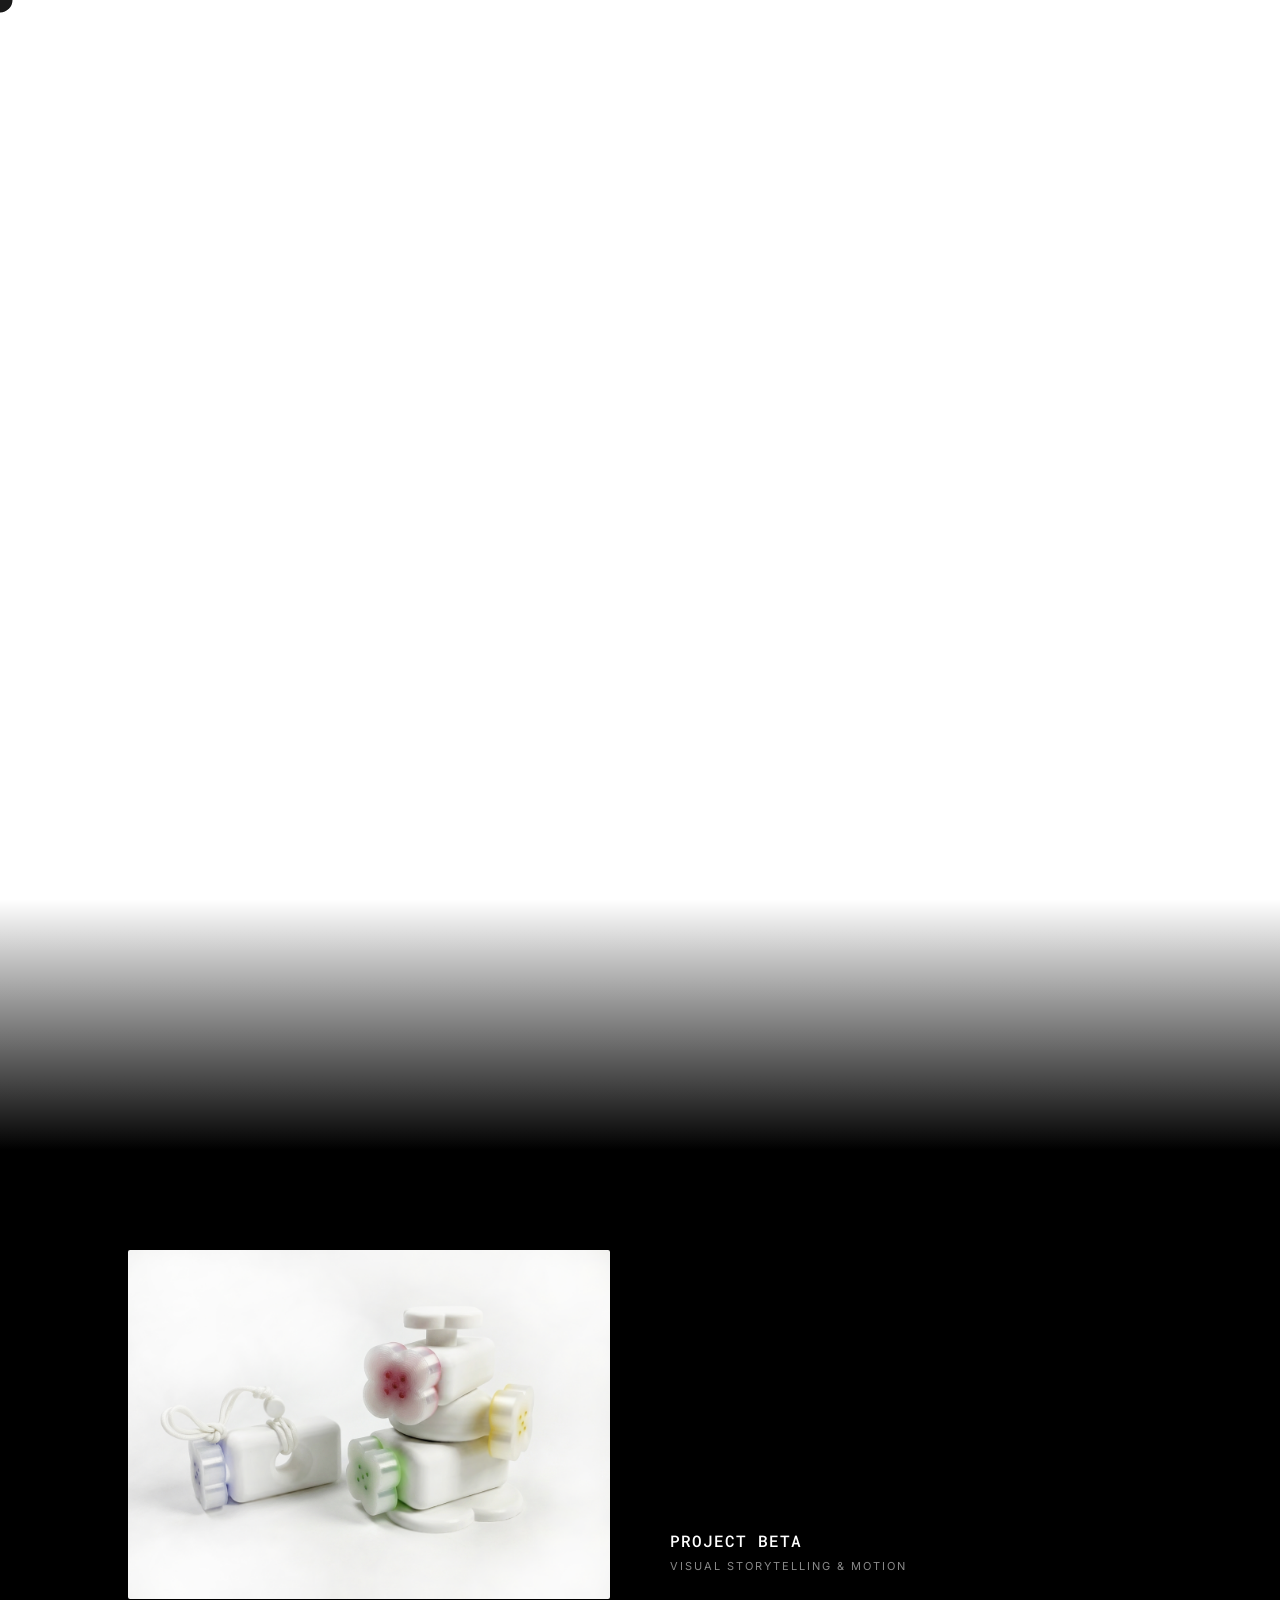
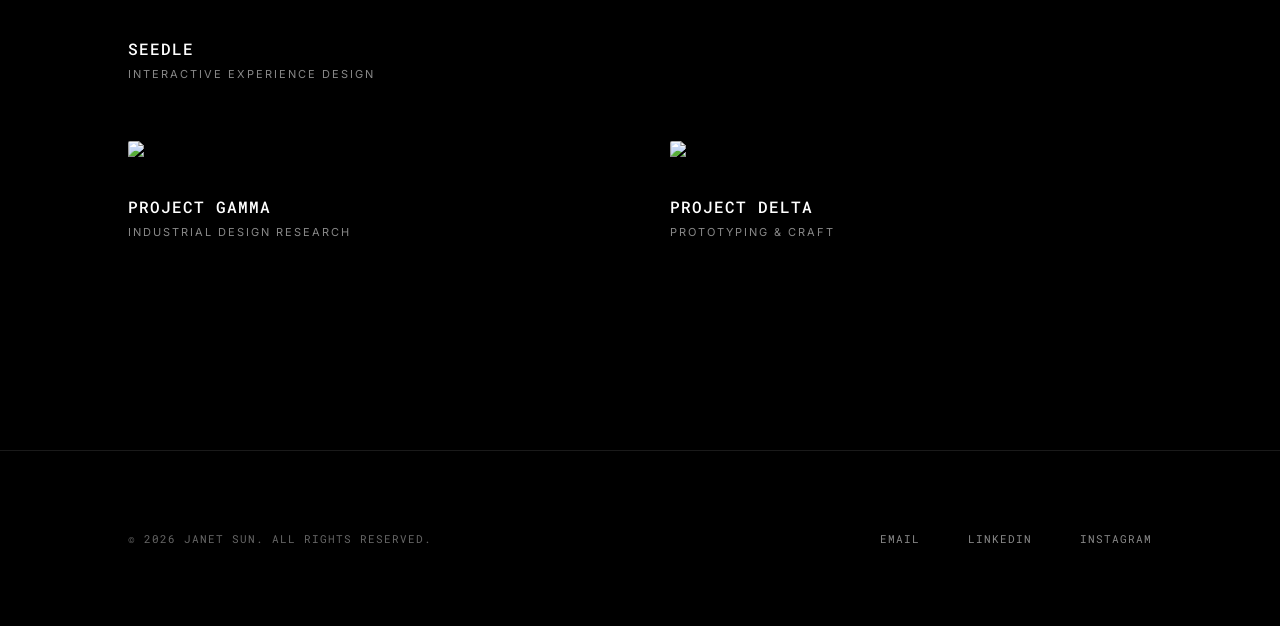
==== Index.html @ f375afb3 "1.2" ====
<!DOCTYPE html>
<html lang="en">
<head>
<meta charset="UTF-8" />
<meta name="viewport" content="width=device-width, initial-scale=1.0" />
<title>Vibe Board</title>

<link href="https://fonts.googleapis.com/css2?family=Inter:wght@400;500&family=Source+Serif+4:opsz@8..60&family=Roboto+Mono&display=swap" rel="stylesheet">
<link rel="stylesheet" href="styles.css">
</head>

<body>

<div class="nav">
  <div>Janet Sun</div>
  <div class="nav-right">
    <span>Work</span>
    <span>Playground</span>
    <span>About</span>
  </div>
</div>

<div class="board">
  <div class="cursor"></div>

  <p class="bg-paragraph">
    hi welcome to my portfolio site, i made this by hand from scratch! some fun facts about me: my passion consist from technology, design, and art. i love jazz, i speak 4 languages, i can multitask well. i remade by portfolio in a week just to apply to your company, give me a chance to show you my capabilities. my favourite number is 7 and you can hear my favourite song if you listen closely...
  </p>

  <div class="hero">
    <video autoplay muted playsinline class="hero-video">
      <source src="Comp 1.mp4" type="video/mp4">
    </video>
    <div class="hero-name">JANET SUN</div>
  </div>

  <div class="card orange">
    <div class="dots">
      <span></span><span></span><span></span><span></span>
    </div>
    <p>
      Janet is an interdisciplinary designer with a love for
      prototyping, storytelling, and visual craft.
    </p>
    <div class="line"></div>
  </div>

  <div class="card peach">
    She is studying <b>Industrial Design</b> at the<b> Rhode Island School of Design</b>,
    tinkering around, and probably drinking coffee.
  </div>

  <div class="card blue">
    ꩜
  </div>

  <div class="card green">
    孙敏捷
  </div>

  <div class="scroll-arrow">
    ↓
  </div>
</div>

<div class="transition-gradient"></div>

<div class="gallery-section">
  <div class="gallery-grid">
    <div class="gallery-item">
      <img src="photo/Gemini_Generated_Image_8rr1y48rr1y48rr1.png" alt="Seedle">
      <h3>Seedle</h3>
      <h5>Interactive Experience Design</h5>
    </div>
    <div class="gallery-item">
      <video autoplay muted loop playsinline class="gallery-video">
        <source src="photo/headphone/headphones.34.mp4" type="video/mp4">
      </video>
      <h3>Project Beta</h3>
      <h5>Visual Storytelling & Motion</h5>
    </div>
    <div class="gallery-item">
      <img src="https://picsum.photos/600/400?random=3" alt="Gallery 3">
      <h3>Project Gamma</h3>
      <h5>Industrial Design Research</h5>
    </div>
    <div class="gallery-item">
      <img src="https://picsum.photos/600/400?random=4" alt="Gallery 4">
      <h3>Project Delta</h3>
      <h5>Prototyping & Craft</h5>
    </div>
  </div>
</div>

<footer class="footer">
  <div class="footer-content">
    <div class="footer-left">
      <p>&copy; 2026 Janet Sun. All rights reserved.</p>
    </div>
    <div class="footer-right">
      <a href="mailto:hello@janetsun.com">Email</a>
      <a href="#">LinkedIn</a>
      <a href="#">Instagram</a>
    </div>
  </div>
</footer>

<script src="main.js"></script>
</body>
</html>
---- styles.css ----
:root {
  --bg: #ffffff;
  --orange: #ffffff;
  --peach: #ffffff;
  --blue: #cfe6f8;
  --green: #ffffff;
  --pink: #ffffff;
  --text-dark: #000000;
}

* {
  box-sizing: border-box;
}

html {
  scroll-behavior: smooth;
  cursor: none;
}

body {
  margin: 0;
  background: var(--bg);
  font-family: Inter, sans-serif;
  min-height: 100vh;
  overflow-x: hidden;
  overflow-y: auto;
  cursor: none;
  -webkit-user-select: none; /* Safari */
  -ms-user-select: none; /* IE 10+ and Edge */
  user-select: none; /* Standard syntax */
}

/* Top Nav */
.nav {
  position: fixed;
  top: 20px;
  left: 0;
  right: 0;
  z-index: 10000;
  padding: 0 24px 12px 24px;
  display: flex;
  justify-content: space-between;
  font-size: 12px;
  letter-spacing: 0.08em;
  text-transform: uppercase;
  border-bottom: 1px solid rgba(255, 255, 255, 1);
  color: #fff;
  mix-blend-mode: difference;
  opacity: 0;
  transition: opacity 1s ease;
}

.nav-right span {
  margin-left: 24px;
}

/* Board */
.board {
  position: relative;
  width: 100%;
  height: 100vh;
}

.bg-paragraph {
  position: absolute;
  top: 65px;
  left: 24px;
  font-size: 25px;
  color: #eeeeee; /* Lighter Grey */
  width: 36vw;
  line-height: 1.4;
  z-index: 5;
  pointer-events: none;
  font-family: 'Roboto Mono', monospace;
  margin: 0;
  white-space: pre-wrap;
  word-spacing: 2px;
  transition: color 0.5s ease, filter 0.5s ease-out;
  filter: blur(8px);
}

.bg-paragraph.dark-mode {
  color: #000000ac;
  filter: blur(0);
}

/* Hero Section */
.hero {
  position: absolute;
  top: calc(50% - 15px);
  left: 50%;
  transform: translate(-50%, -50%);
  text-align: center;
  z-index: 0;
  pointer-events: none;
}

.hero-video {
  width: 45vw;
  max-width: 650px;
  height: auto;
  display: block;
  margin: 0 auto;
  mix-blend-mode: multiply;
  opacity: 0.98;
  filter: blur(0.5px);
}

.hero-name {
  font-size: 19px;
  font-weight: bold;
  text-transform: uppercase;
  letter-spacing: -0.07em;
  color: #000;
  text-align: right;
  margin-top: -150px;
  margin-right: 80px;
  position: relative;
  z-index: 500;
  opacity: 0;
  transition: opacity 1s ease;
  filter: blur(0.4px);
  text-shadow: #0000000f 1px 1px 2px;
}

/* Custom cursor */
.cursor {
  position: fixed;
  width: 25px;
  height: 25px;
  background: rgba(255, 255, 255, 0.1);
  backdrop-filter: invert(1);
  -webkit-backdrop-filter: invert(1);
  border-radius: 50%;
  pointer-events: none;
  z-index: 10001;
  transform: translate(-50%, -50%);
  transition: transform 0.05s linear, width 0.2s ease, height 0.2s ease;
}

.cursor.grow {
  width: 65px;
  height: 65px;
}

/* Cards */
.card {
  position: absolute;
  padding: 22px 24px;
  transform-origin: center;
  /* animation will be triggered by JS after video ends */
  opacity: 0; 
  border-radius: 20px;
  backdrop-filter: blur(20px) brightness(1.1) saturate(2.1);
  -webkit-backdrop-filter: blur(10px) brightness(1.1) saturate(1.1);
  border: 1px solid rgba(255, 255, 255, 0.6);
  z-index: 10;
  color: #000;
  font-family: 'Roboto Mono', monospace;
  background: rgba(255, 255, 255, 0.01);
  box-shadow: 
    0 8px 32px 0 rgba(0, 0, 0, 0.1),
    inset 0 0 0 1px rgba(255, 255, 255, 0.4);
  transition: margin-top 0.5s ease, box-shadow 0.5s ease;
}

.card:hover {
  margin-top: -2px;
  box-shadow: 
    0 12px 40px 0 rgba(0, 0, 0, 0.15),
    inset 0 0 0 1px rgba(255, 255, 255, 0.3);
}

.card.animate-in {
  animation: floatIn 1.5s cubic-bezier(0.23, 1, 0.32, 1) forwards;
}

.card.orange {
  width: 320px;
}

.card.peach {
  width: 300px;
  font-size: 14px;
}

.card.blue {
  width: 90px;
  height: 90px;
  display: flex;
  align-items: center;
  justify-content: center;
  font-size: 20px;
}

.card.green {
  padding: 10px 14px;
  font-size: 22px;
  letter-spacing: 0.15em;
}

/* Card placement */
.card.orange {
  top: 38%;
  left: 34%;
  transform: rotate(-3deg);
}

.card.peach {
  top: 48%;
  left: 52%;
  transform: rotate(2deg);
}

.card.blue {
  top: 60%;
  left: 33%;
  transform: rotate(-8deg);
}

.card.green {
  top: 43%;
  left: 62%;
  transform: rotate(6deg);
}

/* Orange card details */
.orange .line {
  border-bottom: 1px solid rgba(0, 0, 0, 0.2);
  margin: 12px 0;
}

.orange .dots {
  display: flex;
  gap: 10px;
  margin-bottom: 10px;
}

.orange .dots span {
  width: 8px;
  height: 8px;
  background: rgba(0, 0, 0, 0.5);
  display: block;
}

/* Scroll Arrow */
.scroll-arrow {
  position: absolute;
  bottom: 30px;
  left: 50%;
  transform: translateX(-50%);
  font-size: 24px;
  color: #ccc;
  animation: bounce 2s infinite;
  opacity: 0;
  transition: opacity 1s ease;
}

.card.animate-in ~ .scroll-arrow {
  opacity: 1;
}

@keyframes bounce {
  0%, 20%, 50%, 80%, 100% { transform: translate(-50%, 0); }
  40% { transform: translate(-50%, -10px); }
  60% { transform: translate(-50%, -5px); }
}

/* Transition */
.transition-gradient {
  height: 250px;
  background: linear-gradient(
    to bottom,
    #ffffff 0%,
    rgba(255, 255, 255, 0) 100%
  ), #000000;
  width: 100%;
}

/* Gallery Section */
.gallery-section {
  padding: 100px 10%;
  background: #000;
  min-height: 100vh;
}

.gallery-grid {
  display: grid;
  grid-template-columns: repeat(auto-fit, minmax(400px, 1fr));
  gap: 60px;
}

.gallery-item {
  text-align: left;
  transition: transform 0.4s ease;
}

.gallery-item:hover {
  transform: translateY(-5px);
}

.gallery-item img,
.gallery-item video {
  width: 100%;
  height: auto;
  border-radius: 2px;
  margin-bottom: 25px;
  transition: transform 0.6s cubic-bezier(0.25, 1, 0.5, 1), filter 0.6s ease;
}

.gallery-video {
  filter: brightness(1.2);
}

.gallery-item h3 {
  font-family: 'Roboto Mono', monospace;
  font-size: 16px;
  font-weight: 500;
  margin: 10px 0 8px 0;
  text-transform: uppercase;
  color: #fff;
  letter-spacing: 1px;
}

.gallery-item h5 {
  font-family: 'Inter', sans-serif;
  font-size: 11px;
  margin: 0;
  color: #888;
  letter-spacing: 2px;
  text-transform: uppercase;
  font-weight: 400;
}

/* Footer Section */
.footer {
  background: #000;
  color: #fff;
  padding: 80px 10%;
  border-top: 1px solid rgba(255, 255, 255, 0.1);
}

.footer-content {
  display: flex;
  justify-content: space-between;
  align-items: center;
  font-family: 'Roboto Mono', monospace;
  font-size: 11px;
  letter-spacing: 1px;
  text-transform: uppercase;
}

.footer-left p {
  margin: 0;
  color: #666;
}

.footer-right a {
  color: #fff;
  text-decoration: none;
  margin-left: 40px;
  color: #888;
  transition: color 0.3s ease;
}

.footer-right a:hover {
  color: #fff;
}

/* Animation */
@keyframes floatIn {
  from {
    opacity: 0;
    translate: 0 20px;
    filter: blur(8px);
  }
  to {
    opacity: 1;
    translate: 0 0;
    filter: blur(0);
  }
}
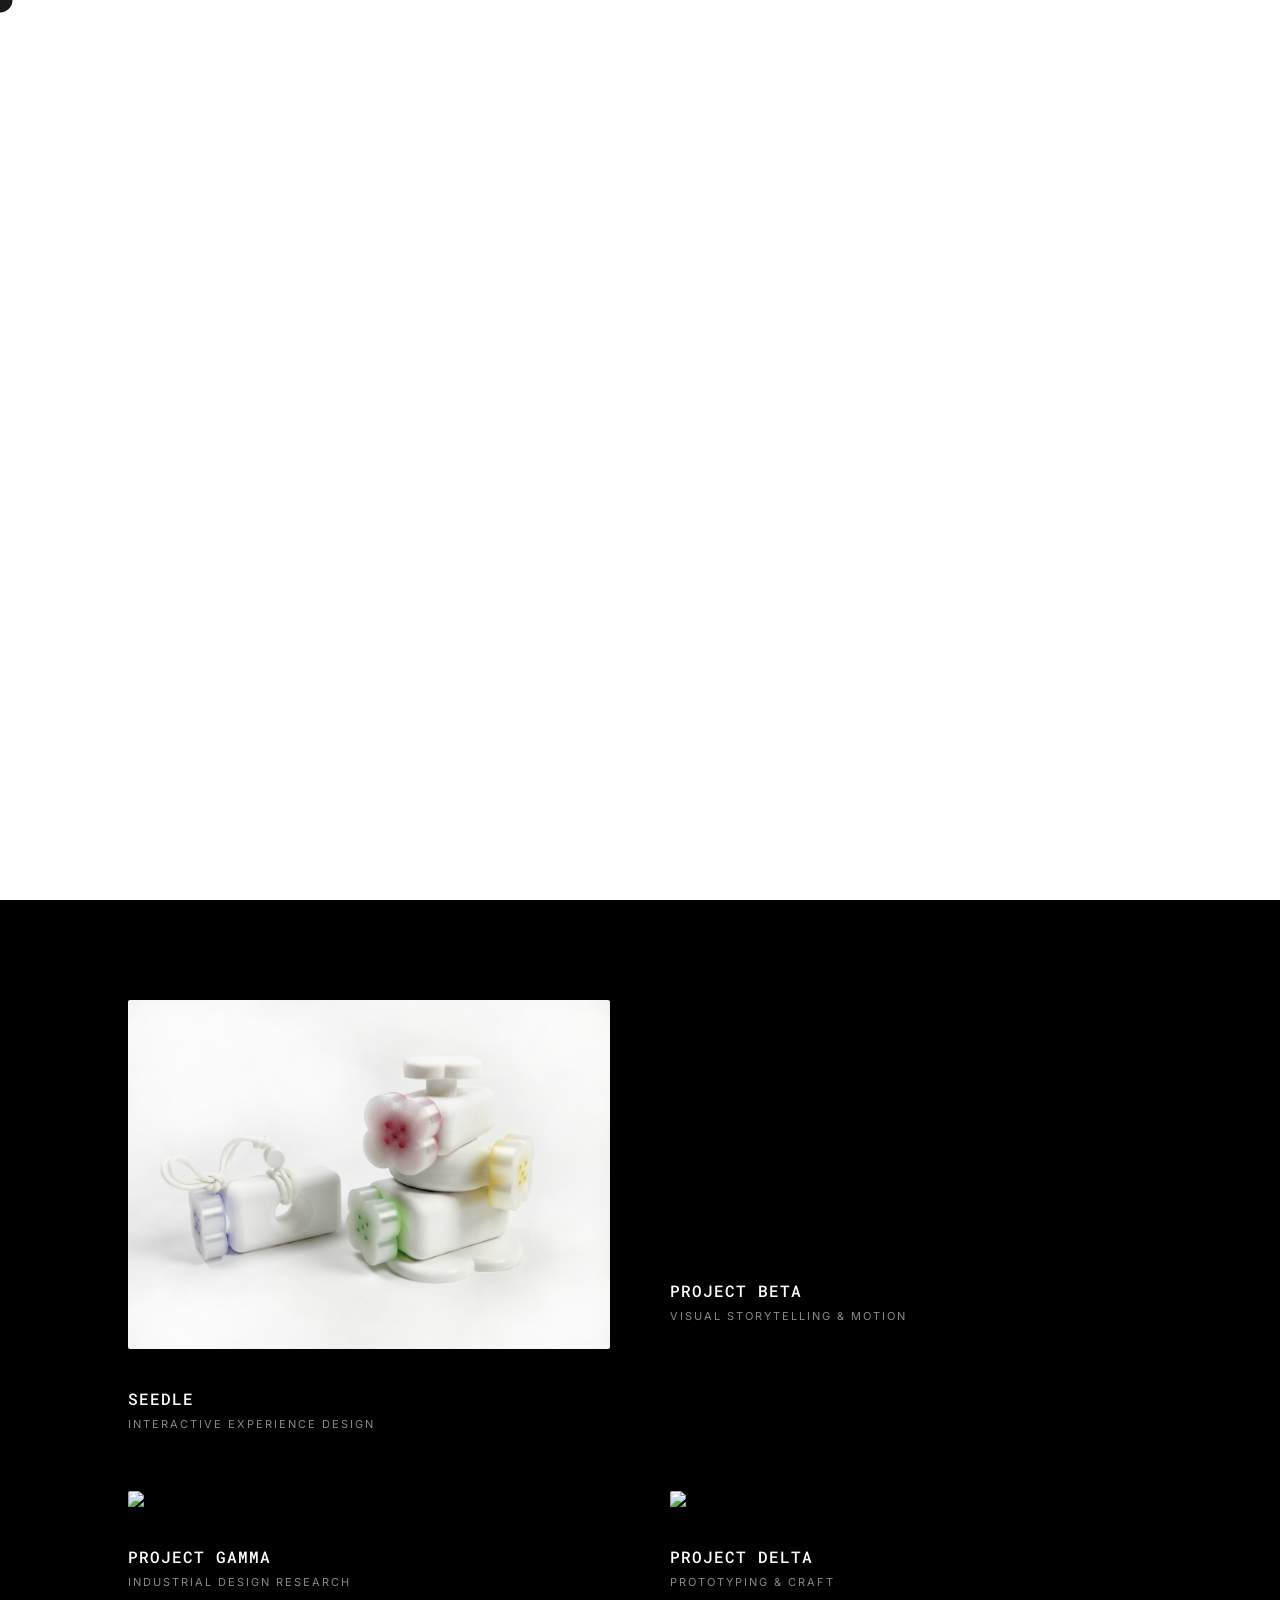
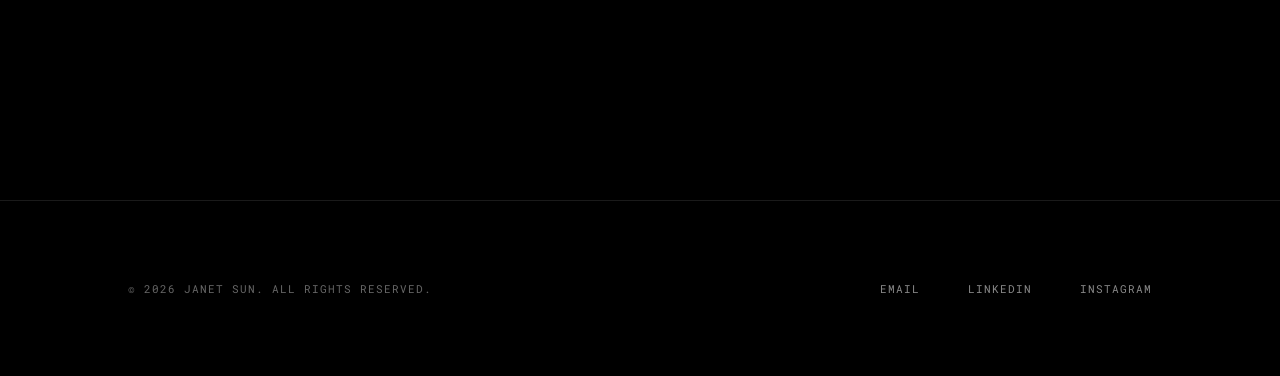
==== commit d1abf824: "3" ====
--- a/Index.html
+++ b/Index.html
@@ -61,9 +61,8 @@
   <div class="scroll-arrow">
     ↓
   </div>
+  <div class="white-page-line"></div>
 </div>
-
-<div class="transition-gradient"></div>
 
 <div class="gallery-section">
   <div class="gallery-grid">
--- a/styles.css
+++ b/styles.css
@@ -246,17 +246,28 @@
 /* Scroll Arrow */
 .scroll-arrow {
   position: absolute;
-  bottom: 30px;
+  bottom: 5px;
   left: 50%;
   transform: translateX(-50%);
   font-size: 24px;
-  color: #ccc;
+  color: #000;
   animation: bounce 2s infinite;
   opacity: 0;
   transition: opacity 1s ease;
 }
 
-.card.animate-in ~ .scroll-arrow {
+.white-page-line {
+  position: absolute;
+  bottom: 50px;
+  left: 0;
+  right: 0;
+  border-bottom: 1px solid #000;
+  opacity: 0;
+  transition: opacity 1s ease;
+}
+
+.card.animate-in ~ .scroll-arrow,
+.card.animate-in ~ .white-page-line {
   opacity: 1;
 }
 
@@ -264,17 +275,6 @@
   0%, 20%, 50%, 80%, 100% { transform: translate(-50%, 0); }
   40% { transform: translate(-50%, -10px); }
   60% { transform: translate(-50%, -5px); }
-}
-
-/* Transition */
-.transition-gradient {
-  height: 250px;
-  background: linear-gradient(
-    to bottom,
-    #ffffff 0%,
-    rgba(255, 255, 255, 0) 100%
-  ), #000000;
-  width: 100%;
 }
 
 /* Gallery Section */
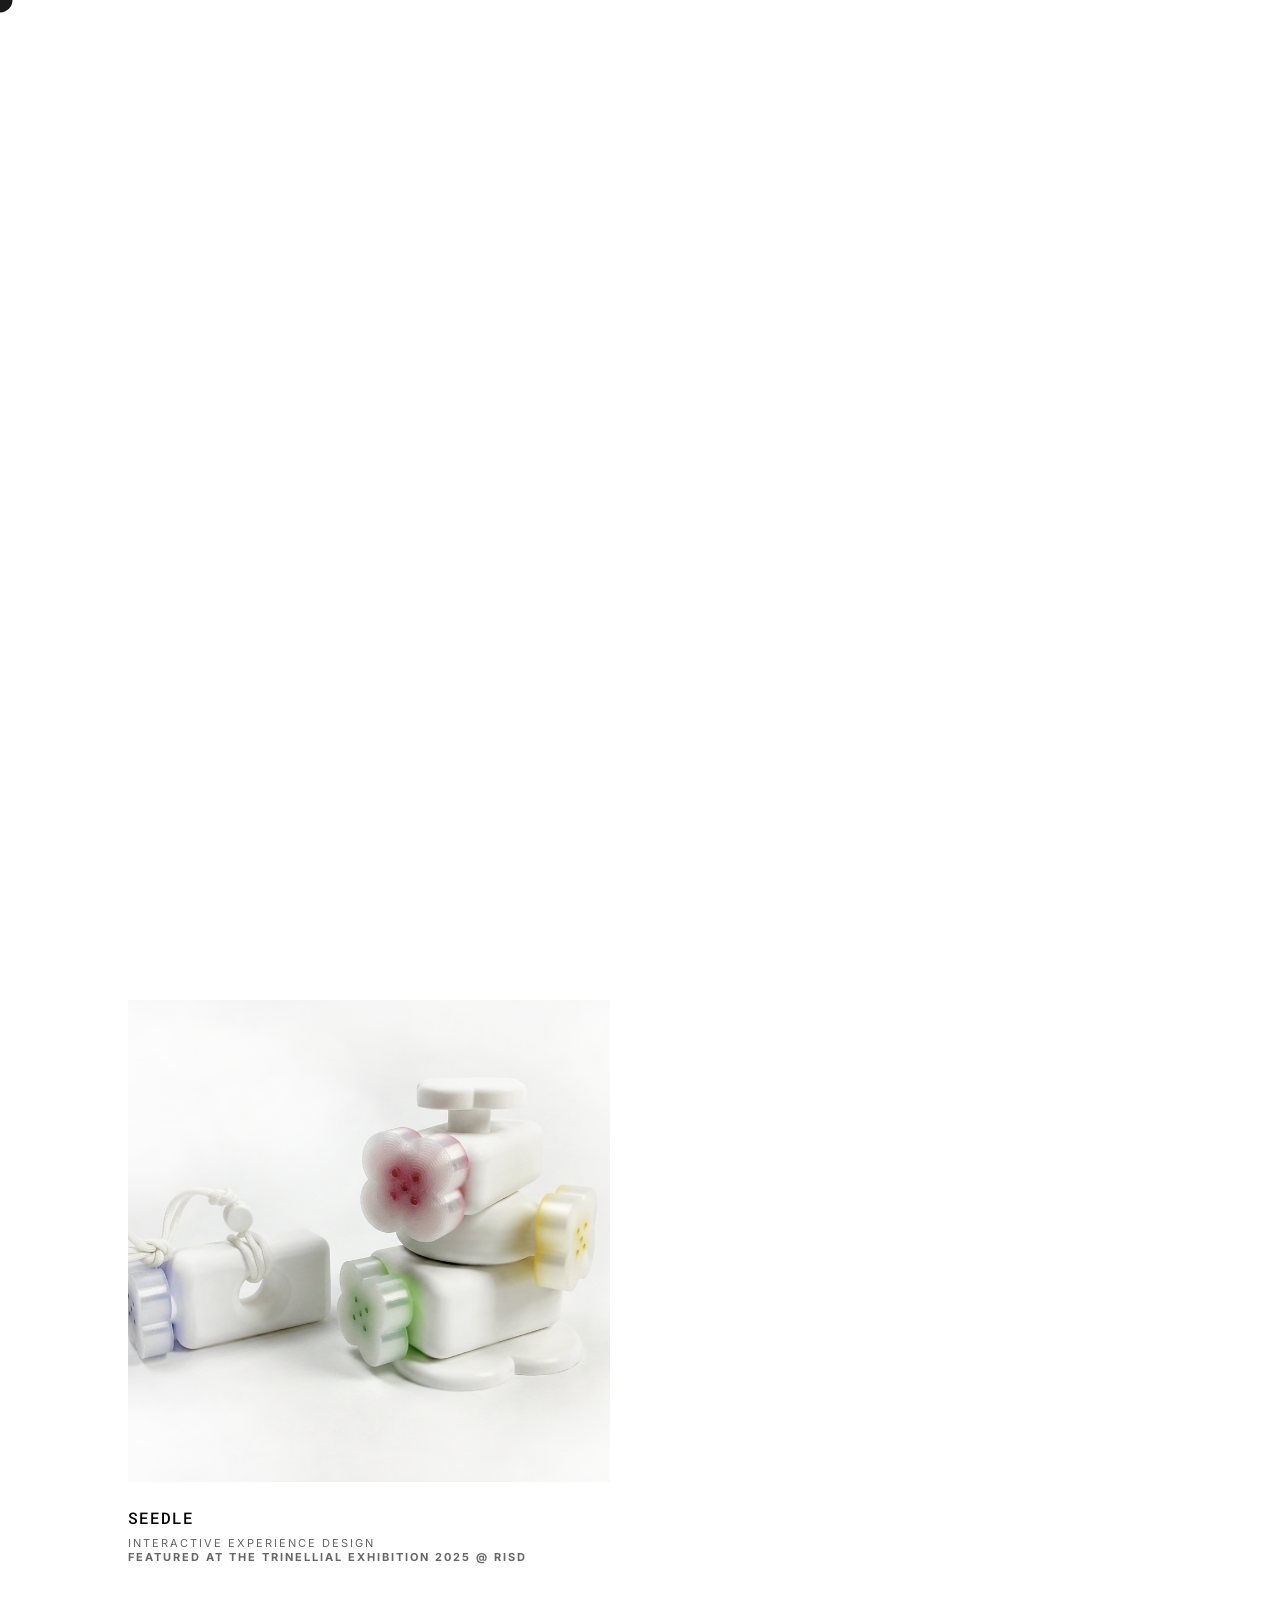
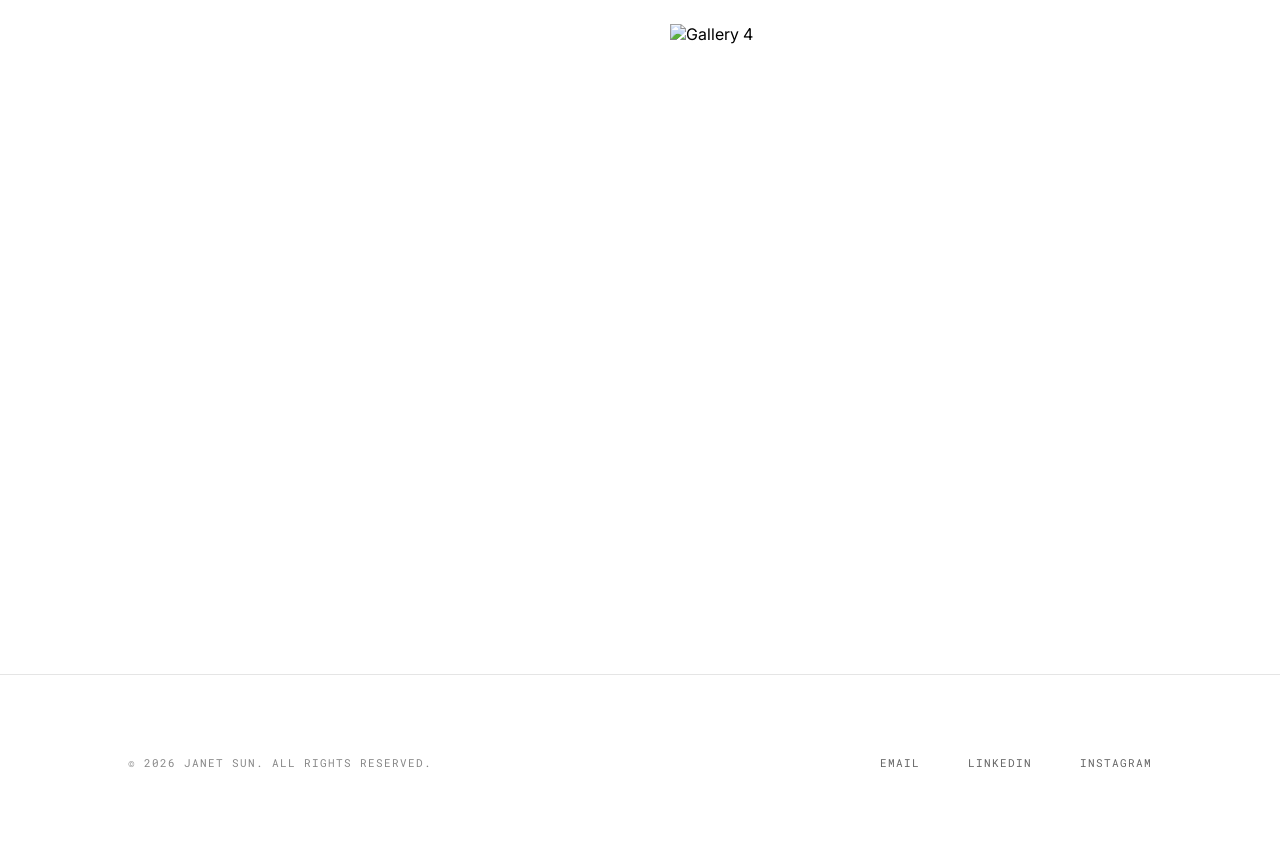
==== commit 1cee8d96: "888" ====
--- a/Index.html
+++ b/Index.html
@@ -12,9 +12,9 @@
 <body>
 
 <div class="nav">
-  <div>Janet Sun</div>
+  <div onclick="window.location.href='Index.html'" style="cursor: pointer;">Janet Sun</div>
   <div class="nav-right">
-    <span>Work</span>
+    <span onclick="window.location.href='#work'" style="cursor: pointer;">Work</span>
     <span>Playground</span>
     <span>About</span>
   </div>
@@ -64,24 +64,31 @@
   <div class="white-page-line"></div>
 </div>
 
-<div class="gallery-section">
+<div class="gallery-section" id="work">
   <div class="gallery-grid">
-    <div class="gallery-item">
-      <img src="photo/Gemini_Generated_Image_8rr1y48rr1y48rr1.png" alt="Seedle">
-      <h3>Seedle</h3>
-      <h5>Interactive Experience Design</h5>
-    </div>
+    <a href="seedle.html" class="gallery-item-link">
+      <div class="gallery-item">
+        <img src="photo/Gemini_Generated_Image_8rr1y48rr1y48rr1.png" alt="Seedle">
+        <h3>Seedle</h3>
+        <h5>Interactive Experience Design</h5>
+        <h5><b>Featured at The Trinellial Exhibition 2025 @ RISD</b></h5>
+      </div>
+    </a>
     <div class="gallery-item">
       <video autoplay muted loop playsinline class="gallery-video">
         <source src="photo/headphone/headphones.34.mp4" type="video/mp4">
+        Your browser does not support the video tag.
       </video>
       <h3>Project Beta</h3>
       <h5>Visual Storytelling & Motion</h5>
     </div>
     <div class="gallery-item">
-      <img src="https://picsum.photos/600/400?random=3" alt="Gallery 3">
+      <video autoplay muted loop playsinline class="gallery-video">
+        <source src="photo/Recording 2025-10-29 160808.mp4" type="video/mp4">
+        Your browser does not support the video tag.
+      </video>
       <h3>Project Gamma</h3>
-      <h5>Industrial Design Research</h5>
+      <h5>Process Documentation</h5>
     </div>
     <div class="gallery-item">
       <img src="https://picsum.photos/600/400?random=4" alt="Gallery 4">
--- a/styles.css
+++ b/styles.css
@@ -280,7 +280,7 @@
 /* Gallery Section */
 .gallery-section {
   padding: 100px 10%;
-  background: #000;
+  background: #fff;
   min-height: 100vh;
 }
 
@@ -290,9 +290,16 @@
   gap: 60px;
 }
 
+.gallery-item-link {
+  text-decoration: none;
+  cursor: none;
+}
+
 .gallery-item {
   text-align: left;
   transition: transform 0.4s ease;
+  background: #fff; /* Match page background */
+  overflow: hidden; /* Ensure scale doesn't bleed out */
 }
 
 .gallery-item:hover {
@@ -302,14 +309,24 @@
 .gallery-item img,
 .gallery-item video {
   width: 100%;
-  height: auto;
-  border-radius: 2px;
+  height: 100%; /* Ensure it fills the aspect-ratio container */
+  aspect-ratio: 1 / 1;
+  object-fit: cover;
+  border-radius: 0; /* Removed radius to prevent edge artifacts */
   margin-bottom: 25px;
   transition: transform 0.6s cubic-bezier(0.25, 1, 0.5, 1), filter 0.6s ease;
+  border: none;
+  outline: none;
+  display: block;
+  background-color: #fff; /* Match page background */
 }
 
 .gallery-video {
-  filter: brightness(1.2);
+  object-fit: cover;
+  transform: scale(1.25); /* Aggressive zoom to crop out thick baked-in black bars */
+  transform-origin: center;
+  border: none !important;
+  outline: none !important;
 }
 
 .gallery-item h3 {
@@ -318,7 +335,7 @@
   font-weight: 500;
   margin: 10px 0 8px 0;
   text-transform: uppercase;
-  color: #fff;
+  color: #000;
   letter-spacing: 1px;
 }
 
@@ -326,7 +343,7 @@
   font-family: 'Inter', sans-serif;
   font-size: 11px;
   margin: 0;
-  color: #888;
+  color: #666;
   letter-spacing: 2px;
   text-transform: uppercase;
   font-weight: 400;
@@ -334,10 +351,10 @@
 
 /* Footer Section */
 .footer {
-  background: #000;
-  color: #fff;
+  background: #fff;
+  color: #000;
   padding: 80px 10%;
-  border-top: 1px solid rgba(255, 255, 255, 0.1);
+  border-top: 1px solid rgba(0, 0, 0, 0.1);
 }
 
 .footer-content {
@@ -352,19 +369,19 @@
 
 .footer-left p {
   margin: 0;
-  color: #666;
+  color: #888;
 }
 
 .footer-right a {
-  color: #fff;
+  color: #000;
   text-decoration: none;
   margin-left: 40px;
-  color: #888;
+  color: #666;
   transition: color 0.3s ease;
 }
 
 .footer-right a:hover {
-  color: #fff;
+  color: #000;
 }
 
 /* Animation */
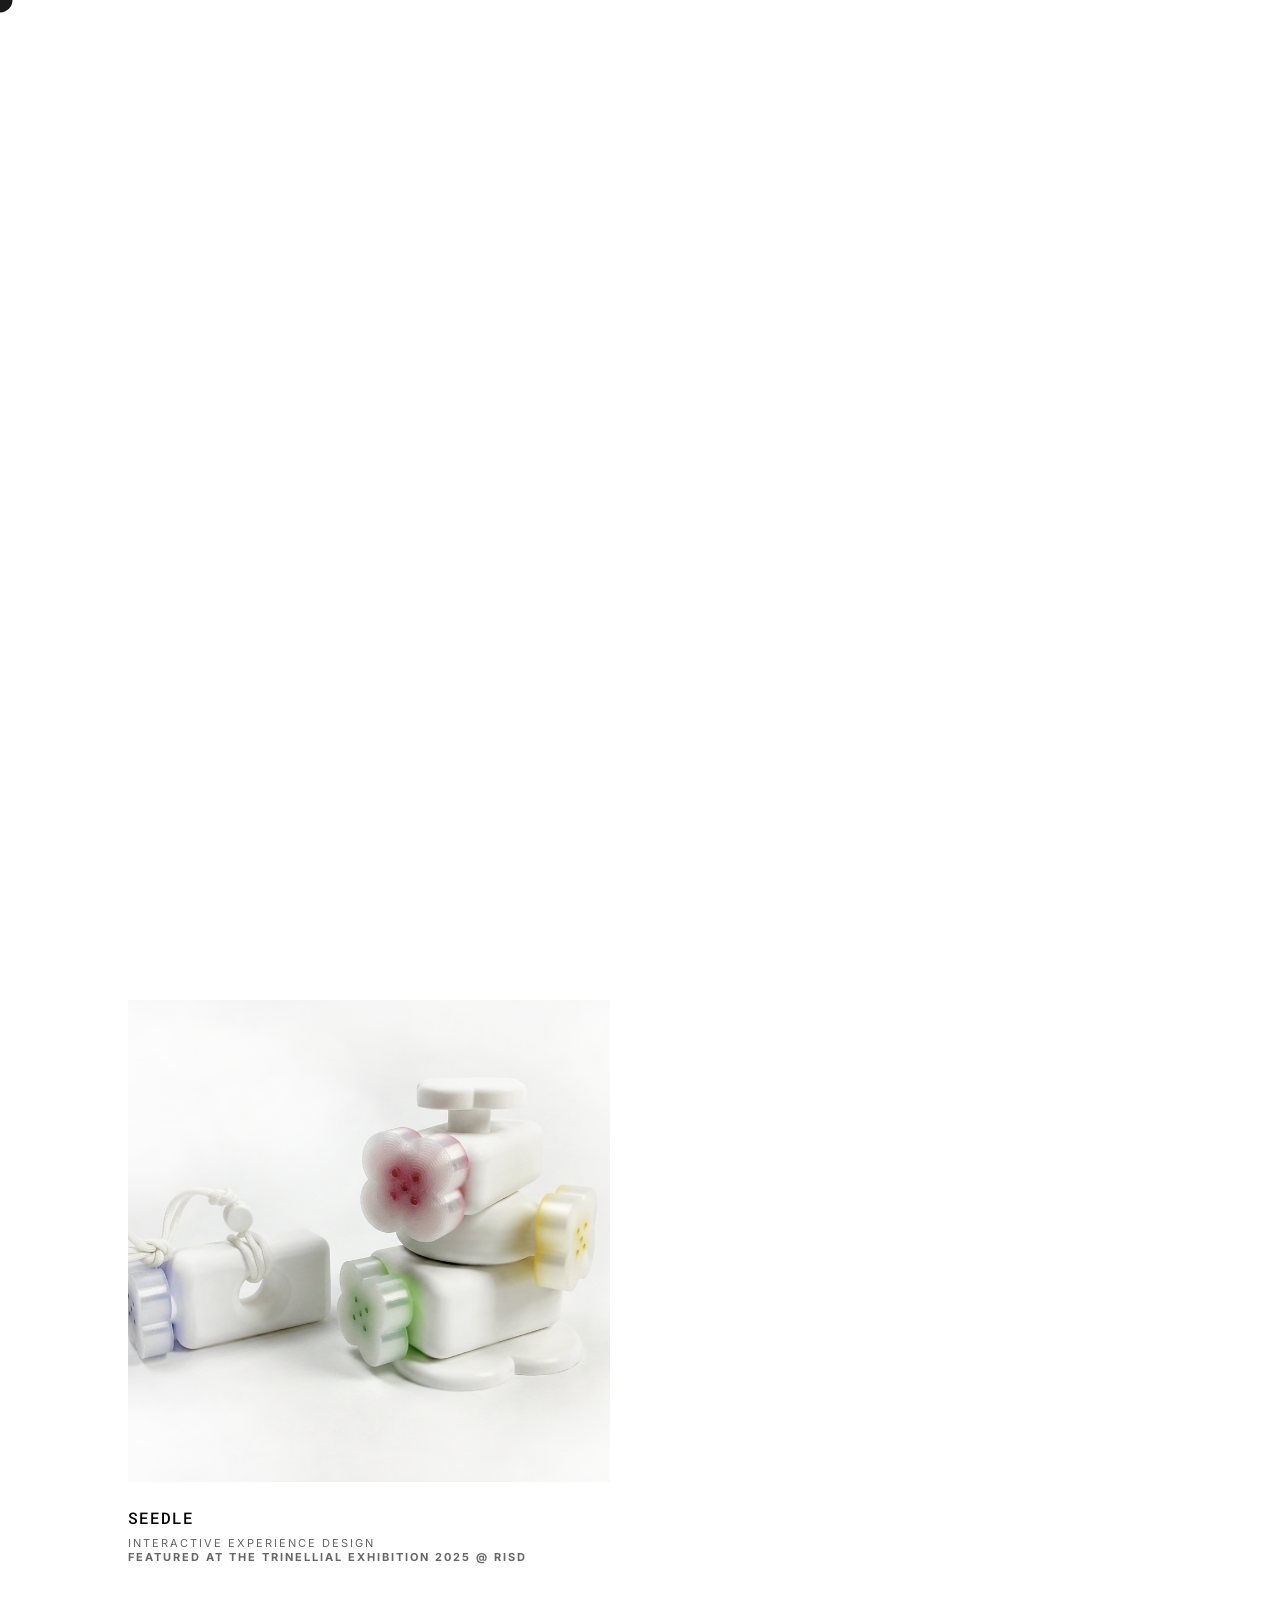
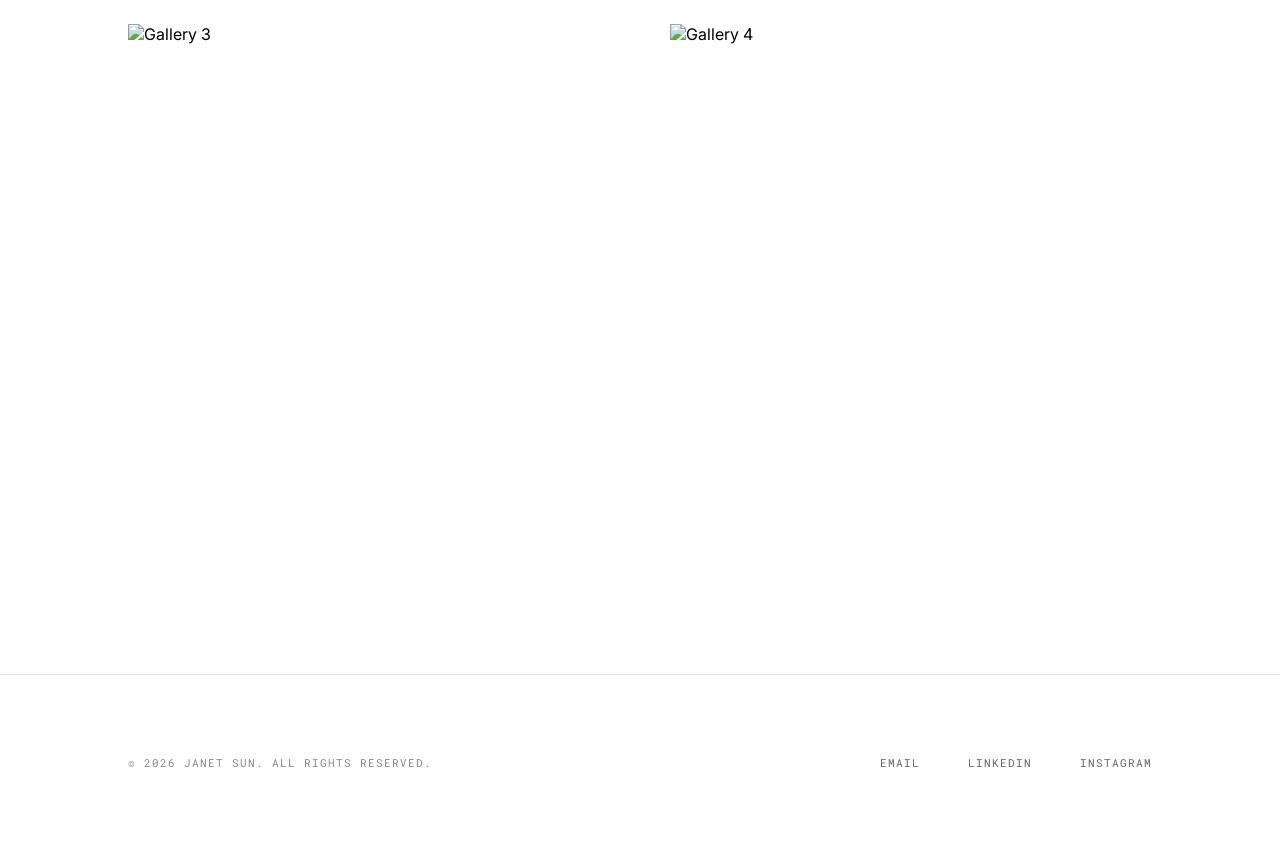
==== commit b22ca2a0: "Update Index.html" ====
--- a/Index.html
+++ b/Index.html
@@ -83,12 +83,9 @@
       <h5>Visual Storytelling & Motion</h5>
     </div>
     <div class="gallery-item">
-      <video autoplay muted loop playsinline class="gallery-video">
-        <source src="photo/Recording 2025-10-29 160808.mp4" type="video/mp4">
-        Your browser does not support the video tag.
-      </video>
+      <img src="https://picsum.photos/600/400?random=3" alt="Gallery 3">
       <h3>Project Gamma</h3>
-      <h5>Process Documentation</h5>
+      <h5>Industrial Design Research</h5>
     </div>
     <div class="gallery-item">
       <img src="https://picsum.photos/600/400?random=4" alt="Gallery 4">
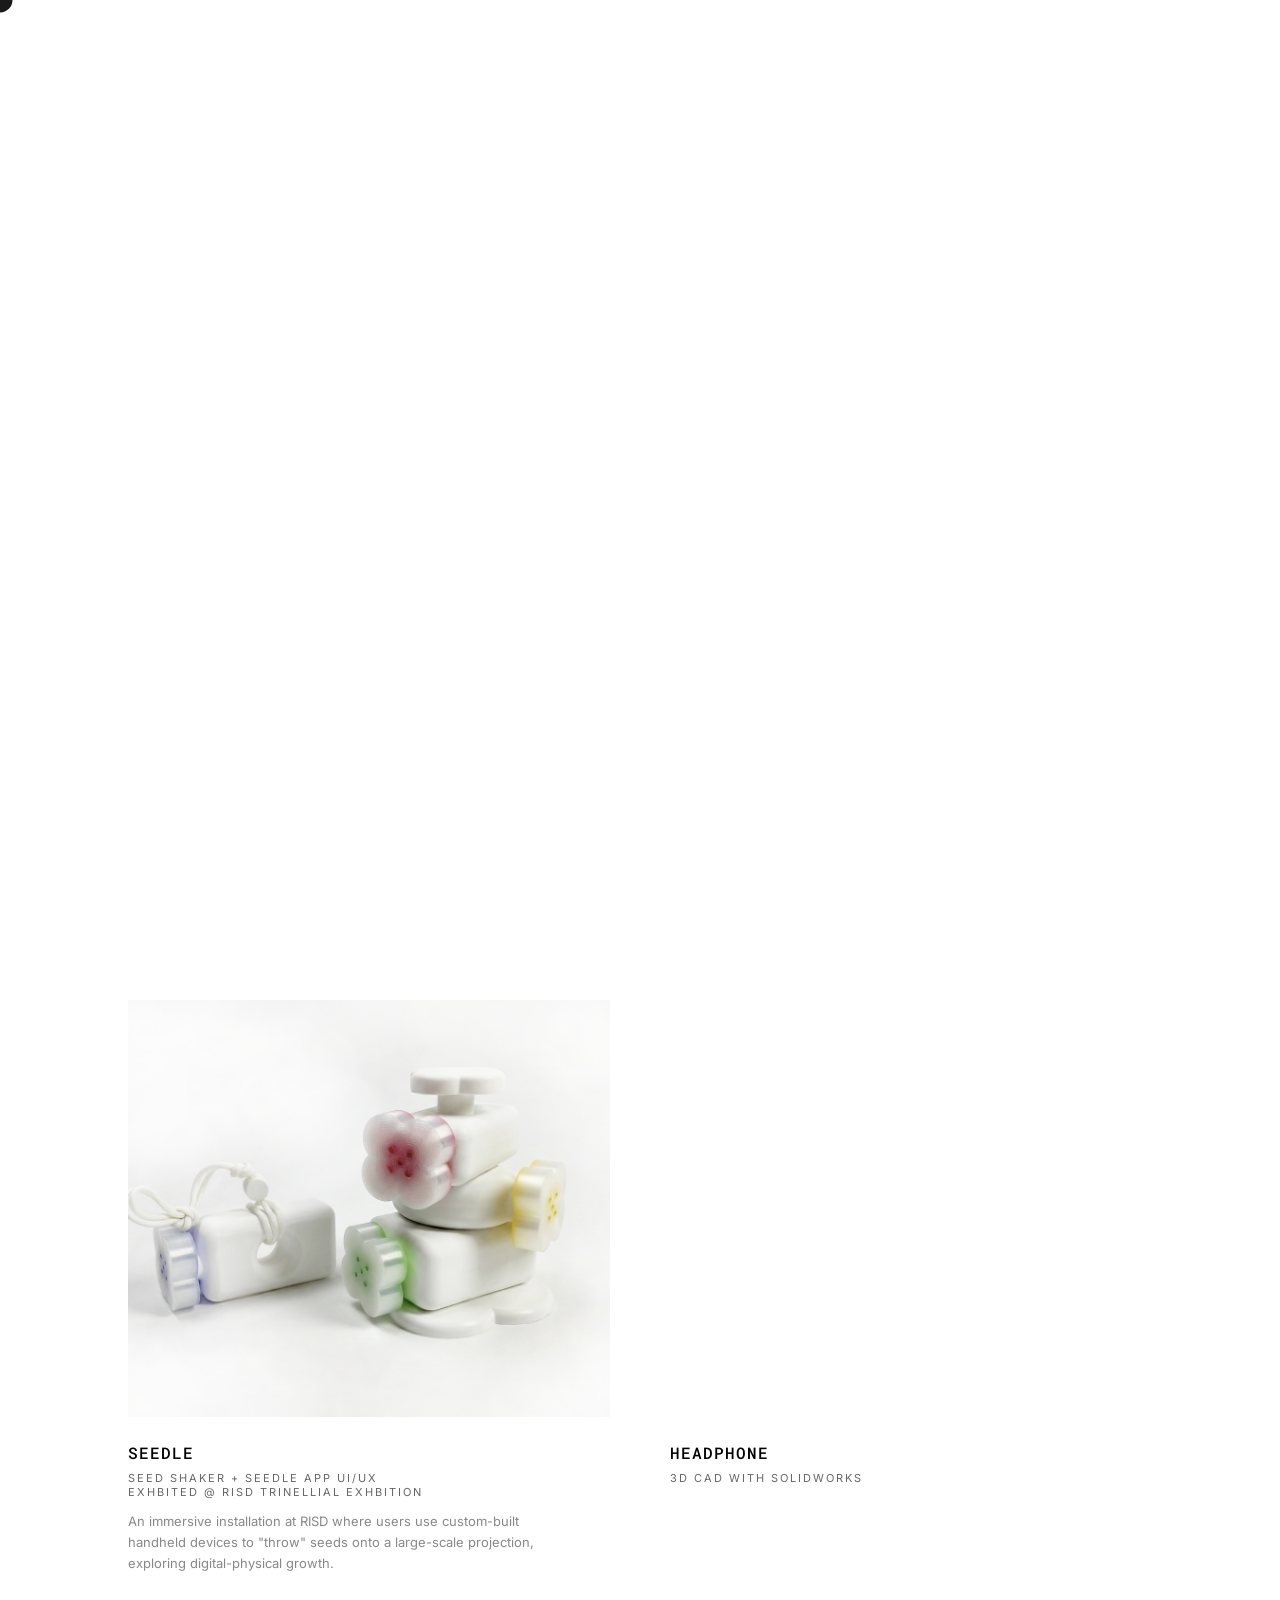
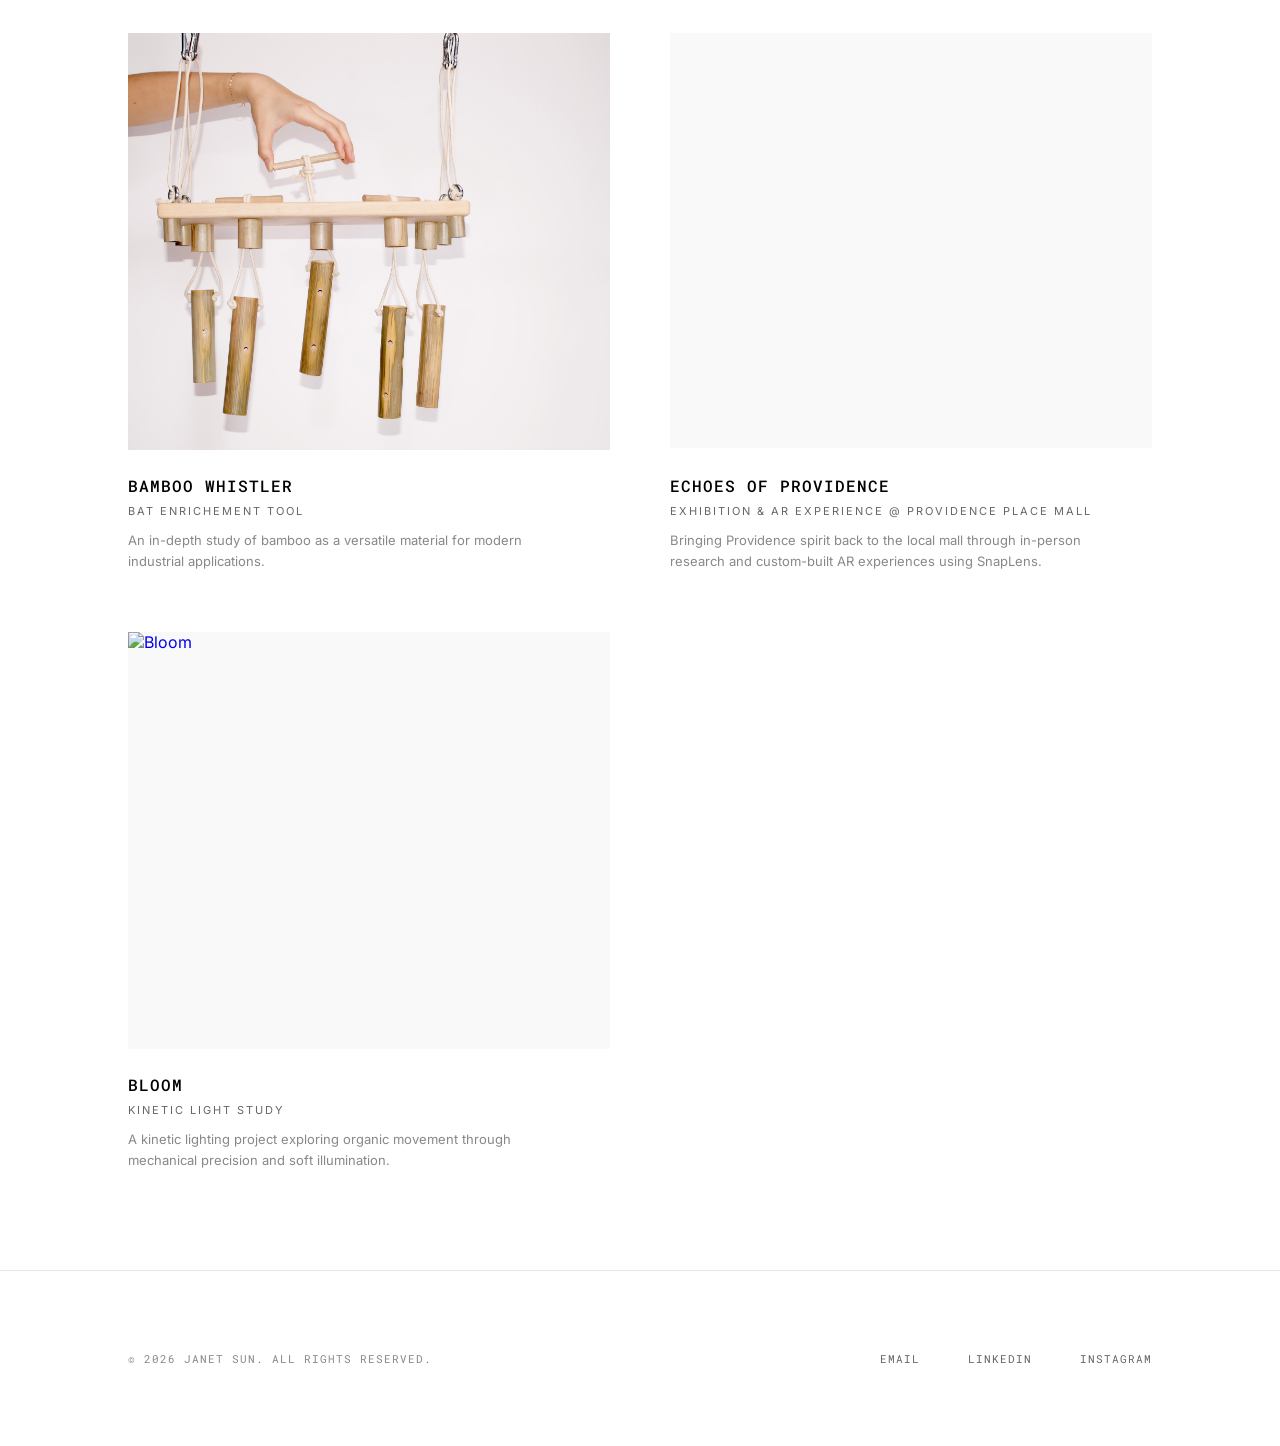
==== commit a44679bf: "commit" ====
--- a/Index.html
+++ b/Index.html
@@ -23,9 +23,7 @@
 <div class="board">
   <div class="cursor"></div>
 
-  <p class="bg-paragraph">
-    hi welcome to my portfolio site, i made this by hand from scratch! some fun facts about me: my passion consist from technology, design, and art. i love jazz, i speak 4 languages, i can multitask well. i remade by portfolio in a week just to apply to your company, give me a chance to show you my capabilities. my favourite number is 7 and you can hear my favourite song if you listen closely...
-  </p>
+  <p class="bg-paragraph"> Balb balhab kahb lahabkajbsjkasjaksajskajsasj  </p>
 
   <div class="hero">
     <video autoplay muted playsinline class="hero-video">
@@ -70,28 +68,56 @@
       <div class="gallery-item">
         <img src="photo/Gemini_Generated_Image_8rr1y48rr1y48rr1.png" alt="Seedle">
         <h3>Seedle</h3>
-        <h5>Interactive Experience Design</h5>
-        <h5><b>Featured at The Trinellial Exhibition 2025 @ RISD</b></h5>
+        <h5>Seed Shaker + Seedle App ui/ux</h5>
+        <h5>Exhbited @ RISD Trinellial Exhbition</h5>
+        <p>An immersive installation at RISD where users use custom-built handheld devices to "throw" seeds onto a large-scale projection, exploring digital-physical growth.</p>
       </div>
     </a>
-    <div class="gallery-item">
-      <video autoplay muted loop playsinline class="gallery-video">
-        <source src="photo/headphone/headphones.34.mp4" type="video/mp4">
-        Your browser does not support the video tag.
-      </video>
-      <h3>Project Beta</h3>
-      <h5>Visual Storytelling & Motion</h5>
-    </div>
-    <div class="gallery-item">
-      <img src="https://picsum.photos/600/400?random=3" alt="Gallery 3">
-      <h3>Project Gamma</h3>
-      <h5>Industrial Design Research</h5>
-    </div>
-    <div class="gallery-item">
-      <img src="https://picsum.photos/600/400?random=4" alt="Gallery 4">
-      <h3>Project Delta</h3>
-      <h5>Prototyping & Craft</h5>
-    </div>
+
+    <a href="headphone.html" class="gallery-item-link">
+      <div class="gallery-item">
+        <video autoplay muted loop playsinline class="gallery-video" style="filter: brightness(1.2);">
+          <source src="photo/headphone/Sequence 01.mp4" type="video/mp4">
+          Your browser does not support the video tag.
+        </video>
+        <h3>Headphone</h3>
+        <h5>3D cad with SolidWorks </h5>
+      </div>
+    </a>
+
+    <a href="bamboo.html" class="gallery-item-link">
+      <div class="gallery-item">
+        <img src="photo/bamboo/BAMBOO1.png" alt="Bamboo Project">
+        <h3>Bamboo Whistler</h3>
+        <h5>Bat Enrichement Tool </h5>
+        <p>An in-depth study of bamboo as a versatile material for modern industrial applications.</p>
+      </div>
+    </a>
+
+    <a href="mall.html" class="gallery-item-link">
+      <div class="gallery-item">
+        <video autoplay muted loop playsinline class="gallery-video" style="object-position: center 50%;">
+          <source src="photo/Mall pVD/IMG_2078.mp4" type="video/mp4">
+          Your browser does not support the video tag.
+        </video>
+        <h3>Echoes of Providence </h3>
+        <h5>Exhibition & AR Experience @ Providence place mall</h5>
+        <p>Bringing Providence spirit back to the local mall through in-person research and custom-built AR experiences using SnapLens.</p>
+      </div>
+    </a>
+
+    <a href="bloom.html" class="gallery-item-link">
+      <div class="gallery-item">
+        <img src="photo/Bloom/IMG_3651 (1).png" alt="Bloom">
+        <h3>Bloom</h3>
+        <h5>Kinetic Light Study</h5>
+        <p>A kinetic lighting project exploring organic movement through mechanical precision and soft illumination.</p>
+      </div>
+    </a>
+
+
+
+    
   </div>
 </div>
 
--- a/styles.css
+++ b/styles.css
@@ -309,24 +309,22 @@
 .gallery-item img,
 .gallery-item video {
   width: 100%;
-  height: 100%; /* Ensure it fills the aspect-ratio container */
-  aspect-ratio: 1 / 1;
+  aspect-ratio: 4/ 3.46; /* More horizontal - shows more width, less side-cropping */
   object-fit: cover;
-  border-radius: 0; /* Removed radius to prevent edge artifacts */
+  border-radius: 0;
   margin-bottom: 25px;
   transition: transform 0.6s cubic-bezier(0.25, 1, 0.5, 1), filter 0.6s ease;
   border: none;
   outline: none;
   display: block;
-  background-color: #fff; /* Match page background */
+  background-color: #f9f9f9;
 }
 
 .gallery-video {
   object-fit: cover;
-  transform: scale(1.25); /* Aggressive zoom to crop out thick baked-in black bars */
-  transform-origin: center;
-  border: none !important;
-  outline: none !important;
+  object-position: center 30%;
+  background-color: transparent;
+  transform: translateY(-2px); /* Shave off 2px from the top against the hidden overflow */
 }
 
 .gallery-item h3 {
@@ -347,6 +345,15 @@
   letter-spacing: 2px;
   text-transform: uppercase;
   font-weight: 400;
+}
+
+.gallery-item p {
+  font-family: 'Inter', sans-serif;
+  font-size: 13px;
+  line-height: 1.6;
+  color: #888;
+  margin: 12px 0 0 0;
+  max-width: 90%;
 }
 
 /* Footer Section */
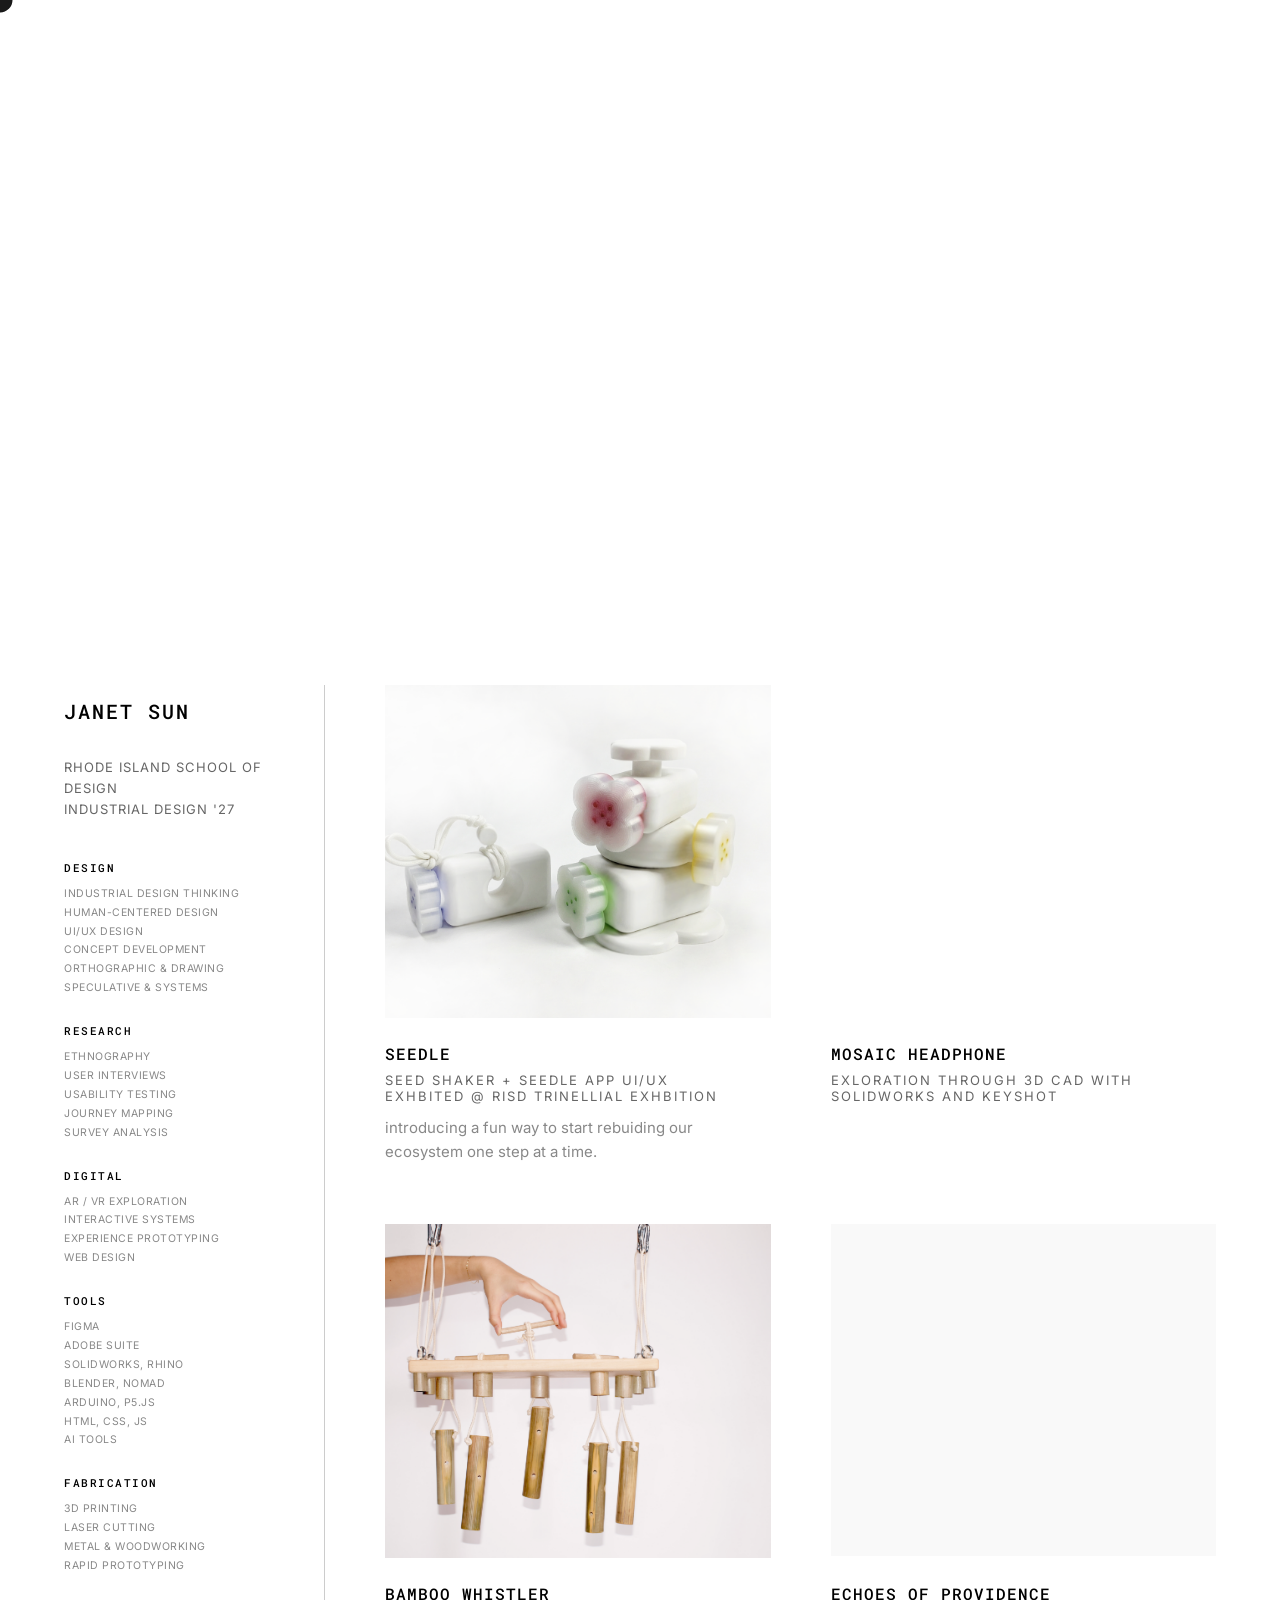
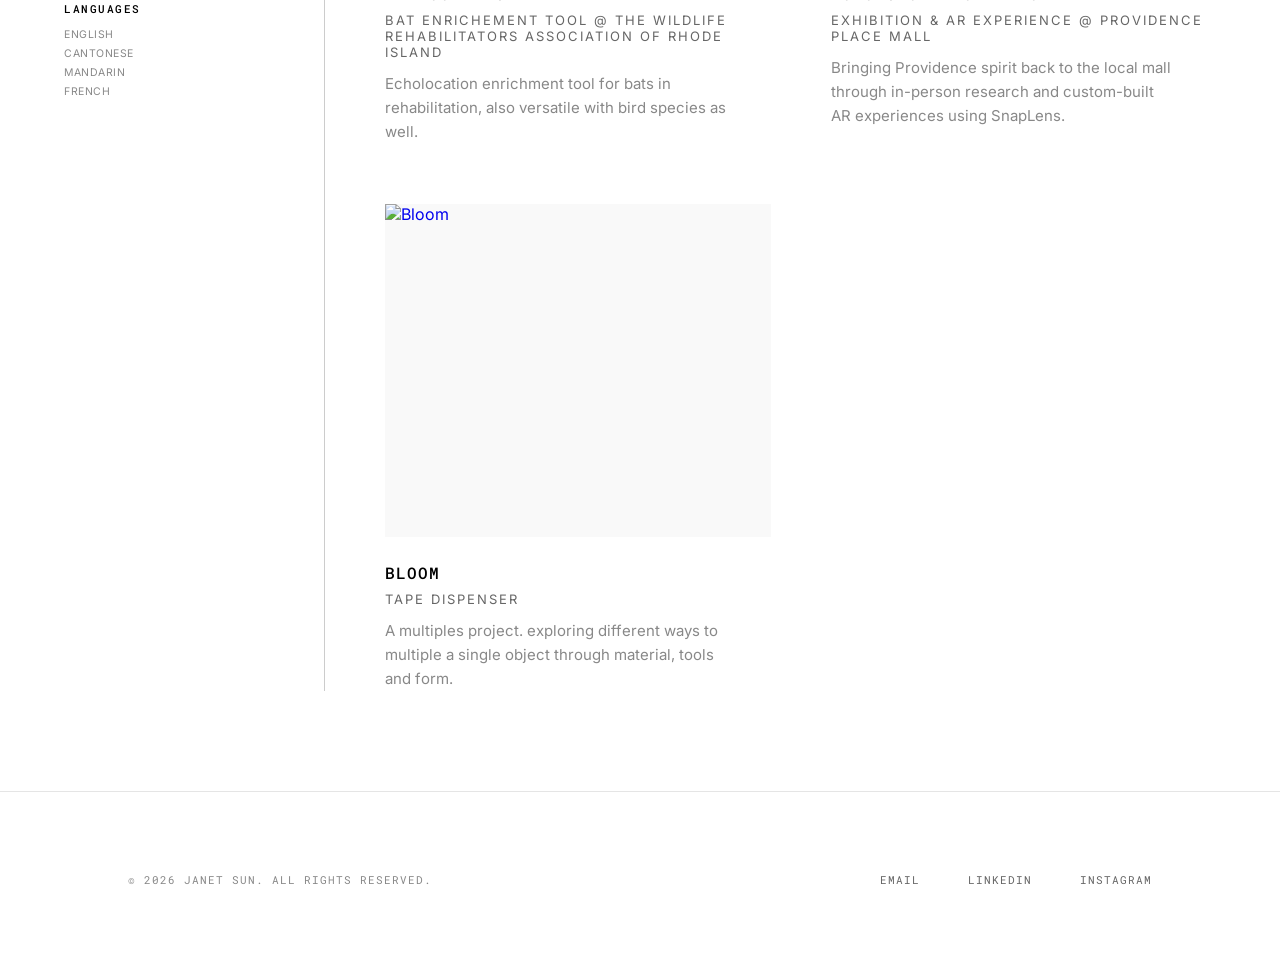
==== commit ac645909: "pu" ====
--- a/Index.html
+++ b/Index.html
@@ -15,8 +15,7 @@
   <div onclick="window.location.href='Index.html'" style="cursor: pointer;">Janet Sun</div>
   <div class="nav-right">
     <span onclick="window.location.href='#work'" style="cursor: pointer;">Work</span>
-    <span>Playground</span>
-    <span>About</span>
+    <span onclick="window.location.href='about.html'" style="cursor: pointer;">About</span>
   </div>
 </div>
 
@@ -63,14 +62,90 @@
 </div>
 
 <div class="gallery-section" id="work">
-  <div class="gallery-grid">
-    <a href="seedle.html" class="gallery-item-link">
-      <div class="gallery-item">
-        <img src="photo/Gemini_Generated_Image_8rr1y48rr1y48rr1.png" alt="Seedle">
+  <div class="gallery-container">
+    <div class="section-header">
+      <h1>Janet Sun</h1>
+      <p>Rhode Island School of Design<br>Industrial Design '27</p>
+      
+      <div class="skills-list">
+        <div class="skills-group">
+          <h4>Design</h4>
+          <ul>
+            <li>Industrial Design Thinking</li>
+            <li>Human-Centered Design</li>
+            <li>UI/UX Design</li>
+            <li>Concept Development</li>
+            <li>Orthographic & Drawing</li>
+            <li>Speculative & Systems</li>
+          </ul>
+        </div>
+
+        <div class="skills-group">
+          <h4>Research</h4>
+          <ul>
+            <li>Ethnography</li>
+            <li>User Interviews</li>
+            <li>Usability Testing</li>
+            <li>Journey Mapping</li>
+            <li>Survey Analysis</li>
+          </ul>
+        </div>
+
+        <div class="skills-group">
+          <h4>Digital</h4>
+          <ul>
+            <li>AR / VR Exploration</li>
+            <li>Interactive Systems</li>
+            <li>Experience Prototyping</li>
+            <li>Web Design</li>
+          </ul>
+        </div>
+
+        <div class="skills-group">
+          <h4>Tools</h4>
+          <ul>
+            <li>Figma</li>
+            <li>Adobe Suite</li>
+            <li>SolidWorks, Rhino</li>
+            <li>Blender, Nomad</li>
+            <li>Arduino, p5.js</li>
+            <li>HTML, CSS, JS</li>
+            <li>AI tools</li>
+          </ul>
+        </div>
+
+        <div class="skills-group">
+          <h4>Fabrication</h4>
+          <ul>
+            <li>3D Printing</li>
+            <li>Laser Cutting</li>
+            <li>Metal & Woodworking</li>
+            <li>Rapid Prototyping</li>
+          </ul>
+        </div>
+
+        <div class="skills-group">
+          <h4>Languages</h4>
+          <ul>
+            <li>English</li>
+            <li>Cantonese</li>
+            <li>Mandarin</li>
+            <li>French</li>
+          </ul>
+        </div>
+      </div>
+    </div>
+    
+    <div class="vertical-line"></div>
+
+    <div class="gallery-grid">
+      <a href="seedle.html" class="gallery-item-link">
+      <div class="gallery-item">
+        <img src="photo/seedle/Gemini_Generated_Image_8rr1y48rr1y48rr1.png" alt="Seedle">
         <h3>Seedle</h3>
         <h5>Seed Shaker + Seedle App ui/ux</h5>
         <h5>Exhbited @ RISD Trinellial Exhbition</h5>
-        <p>An immersive installation at RISD where users use custom-built handheld devices to "throw" seeds onto a large-scale projection, exploring digital-physical growth.</p>
+        <p> introducing a fun way to start rebuiding our ecosystem one step at a time. </p>
       </div>
     </a>
 
@@ -80,8 +155,8 @@
           <source src="photo/headphone/Sequence 01.mp4" type="video/mp4">
           Your browser does not support the video tag.
         </video>
-        <h3>Headphone</h3>
-        <h5>3D cad with SolidWorks </h5>
+        <h3>Mosaic Headphone</h3>
+        <h5>Exloration through 3D cad with SolidWorks and Keyshot </h5>
       </div>
     </a>
 
@@ -89,8 +164,8 @@
       <div class="gallery-item">
         <img src="photo/bamboo/BAMBOO1.png" alt="Bamboo Project">
         <h3>Bamboo Whistler</h3>
-        <h5>Bat Enrichement Tool </h5>
-        <p>An in-depth study of bamboo as a versatile material for modern industrial applications.</p>
+        <h5>Bat Enrichement Tool  @ the Wildlife Rehabilitators Association of Rhode Island</h5>
+        <p>Echolocation enrichment tool for bats in rehabilitation, also versatile with bird species as well.</p>
       </div>
     </a>
 
@@ -110,8 +185,8 @@
       <div class="gallery-item">
         <img src="photo/Bloom/IMG_3651 (1).png" alt="Bloom">
         <h3>Bloom</h3>
-        <h5>Kinetic Light Study</h5>
-        <p>A kinetic lighting project exploring organic movement through mechanical precision and soft illumination.</p>
+        <h5>Tape Dispenser</h5>
+        <p>A multiples project. exploring different ways to multiple a single object through material, tools and form.</p>
       </div>
     </a>
 
@@ -119,6 +194,7 @@
 
     
   </div>
+</div>
 </div>
 
 <footer class="footer">
--- a/styles.css
+++ b/styles.css
@@ -58,7 +58,7 @@
 .board {
   position: relative;
   width: 100%;
-  height: 100vh;
+  height: 65vh;
 }
 
 .bg-paragraph {
@@ -164,6 +164,12 @@
   transition: margin-top 0.5s ease, box-shadow 0.5s ease;
 }
 
+.card p {
+  font-size: 16px;
+  line-height: 1.4;
+  margin: 0;
+}
+
 .card:hover {
   margin-top: -2px;
   box-shadow: 
@@ -181,7 +187,7 @@
 
 .card.peach {
   width: 300px;
-  font-size: 14px;
+  font-size: 16px;
 }
 
 .card.blue {
@@ -279,14 +285,90 @@
 
 /* Gallery Section */
 .gallery-section {
-  padding: 100px 10%;
+  padding: 100px 5%;
   background: #fff;
   min-height: 100vh;
 }
 
+.gallery-container {
+  display: flex;
+  gap: 60px;
+  align-items: flex-start;
+}
+
+.section-header {
+  width: 200px;
+  display: flex;
+  flex-direction: column;
+  align-items: flex-start;
+  text-align: left;
+  position: sticky;
+  top: 100px;
+}
+
+.section-header h1 {
+  font-family: 'Roboto Mono', monospace;
+  font-size: 20px;
+  font-weight: 500;
+  margin-bottom: 20px;
+  text-transform: uppercase;
+  color: #000;
+  letter-spacing: 2px;
+}
+
+.section-header p {
+  font-family: 'Inter', sans-serif;
+  font-size: 13px;
+  line-height: 1.6;
+  color: #666;
+  text-transform: uppercase;
+  letter-spacing: 1px;
+  margin-bottom: 40px;
+}
+
+.skills-list {
+  width: 100%;
+}
+
+.skills-group {
+  margin-bottom: 25px;
+}
+
+.skills-group h4 {
+  font-family: 'Roboto Mono', monospace;
+  font-size: 11px;
+  text-transform: uppercase;
+  letter-spacing: 1.5px;
+  color: #000;
+  margin: 0 0 10px 0;
+  font-weight: 500;
+}
+
+.skills-group ul {
+  list-style: none;
+  padding: 0;
+  margin: 0;
+}
+
+.skills-group li {
+  font-family: 'Inter', sans-serif;
+  font-size: 10.5px;
+  line-height: 1.8;
+  color: #888;
+  text-transform: uppercase;
+  letter-spacing: 0.5px;
+}
+
+.vertical-line {
+  width: 1px;
+  background: rgba(0, 0, 0, 0.201);
+  align-self: stretch;
+}
+
 .gallery-grid {
+  flex: 1;
   display: grid;
-  grid-template-columns: repeat(auto-fit, minmax(400px, 1fr));
+  grid-template-columns: repeat(auto-fit, minmax(350px, 1fr));
   gap: 60px;
 }
 
@@ -339,7 +421,7 @@
 
 .gallery-item h5 {
   font-family: 'Inter', sans-serif;
-  font-size: 11px;
+  font-size: 13px;
   margin: 0;
   color: #666;
   letter-spacing: 2px;
@@ -349,7 +431,7 @@
 
 .gallery-item p {
   font-family: 'Inter', sans-serif;
-  font-size: 13px;
+  font-size: 15px;
   line-height: 1.6;
   color: #888;
   margin: 12px 0 0 0;
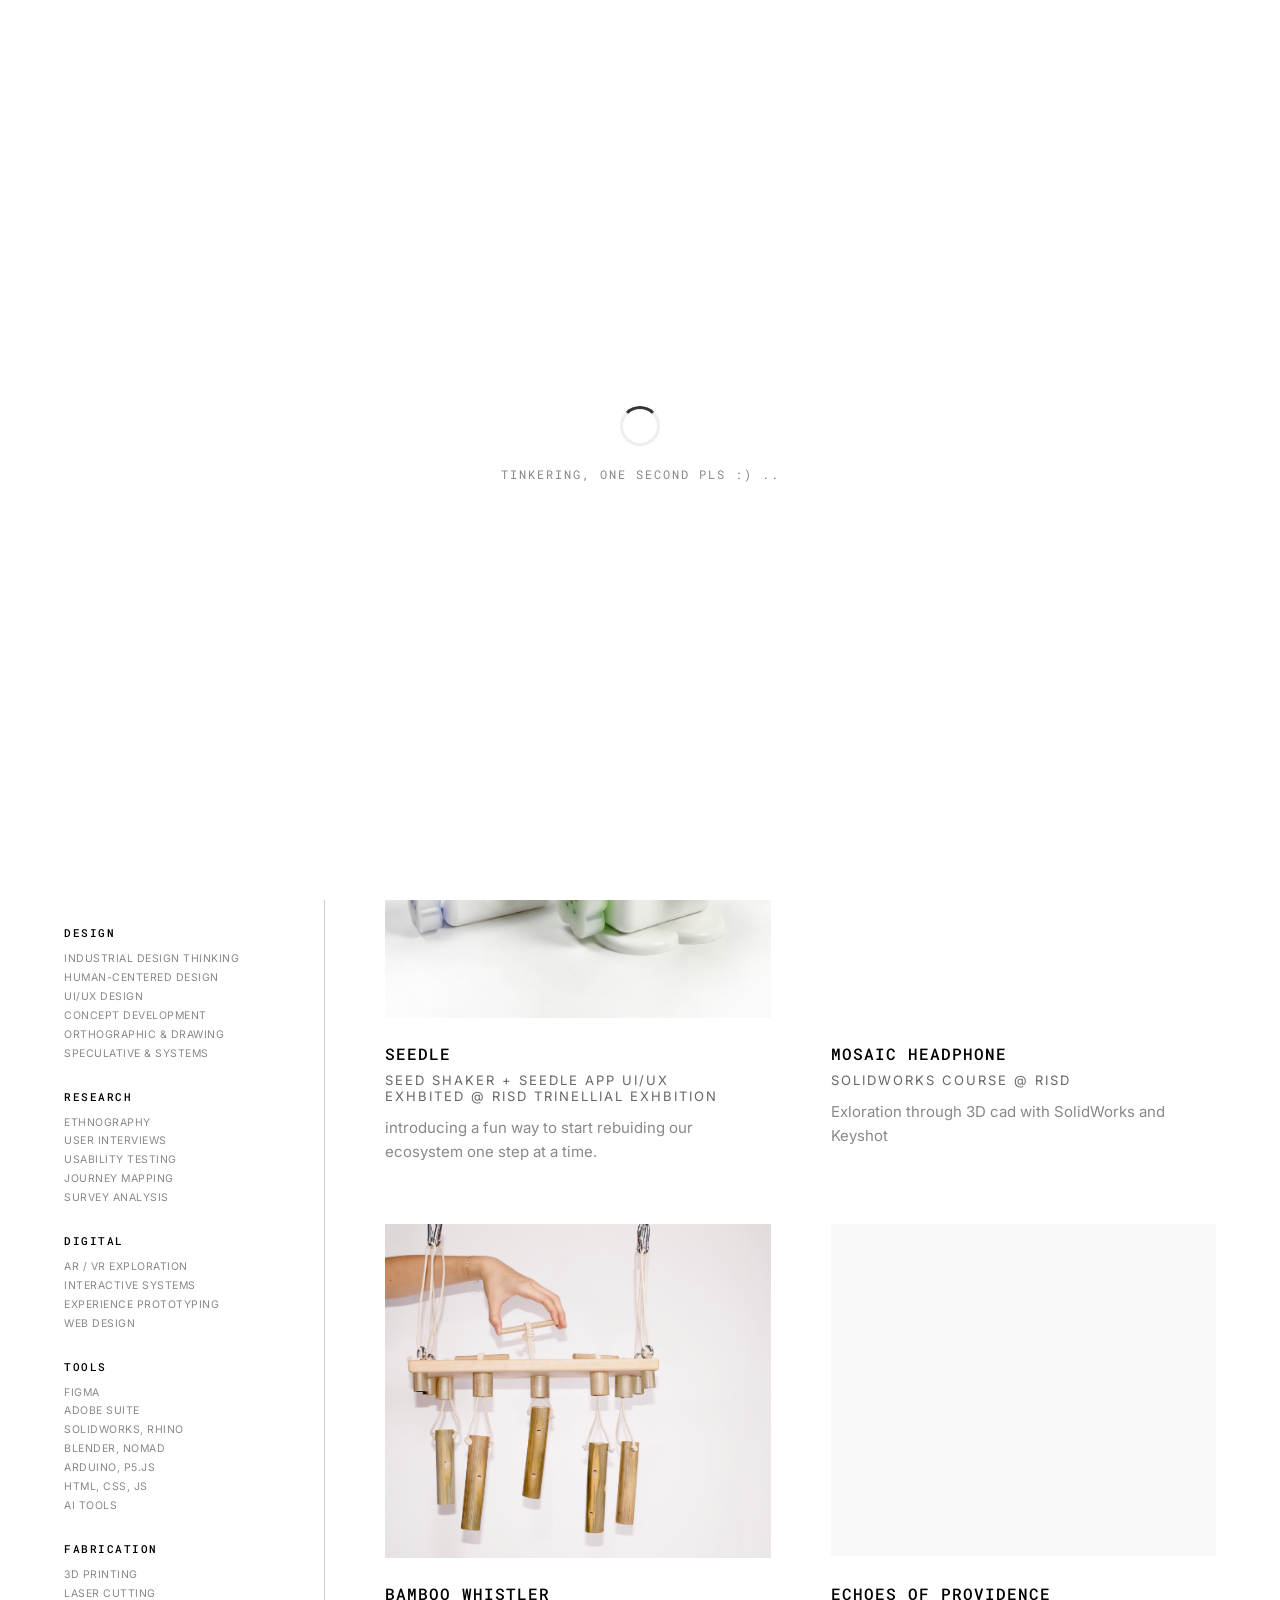
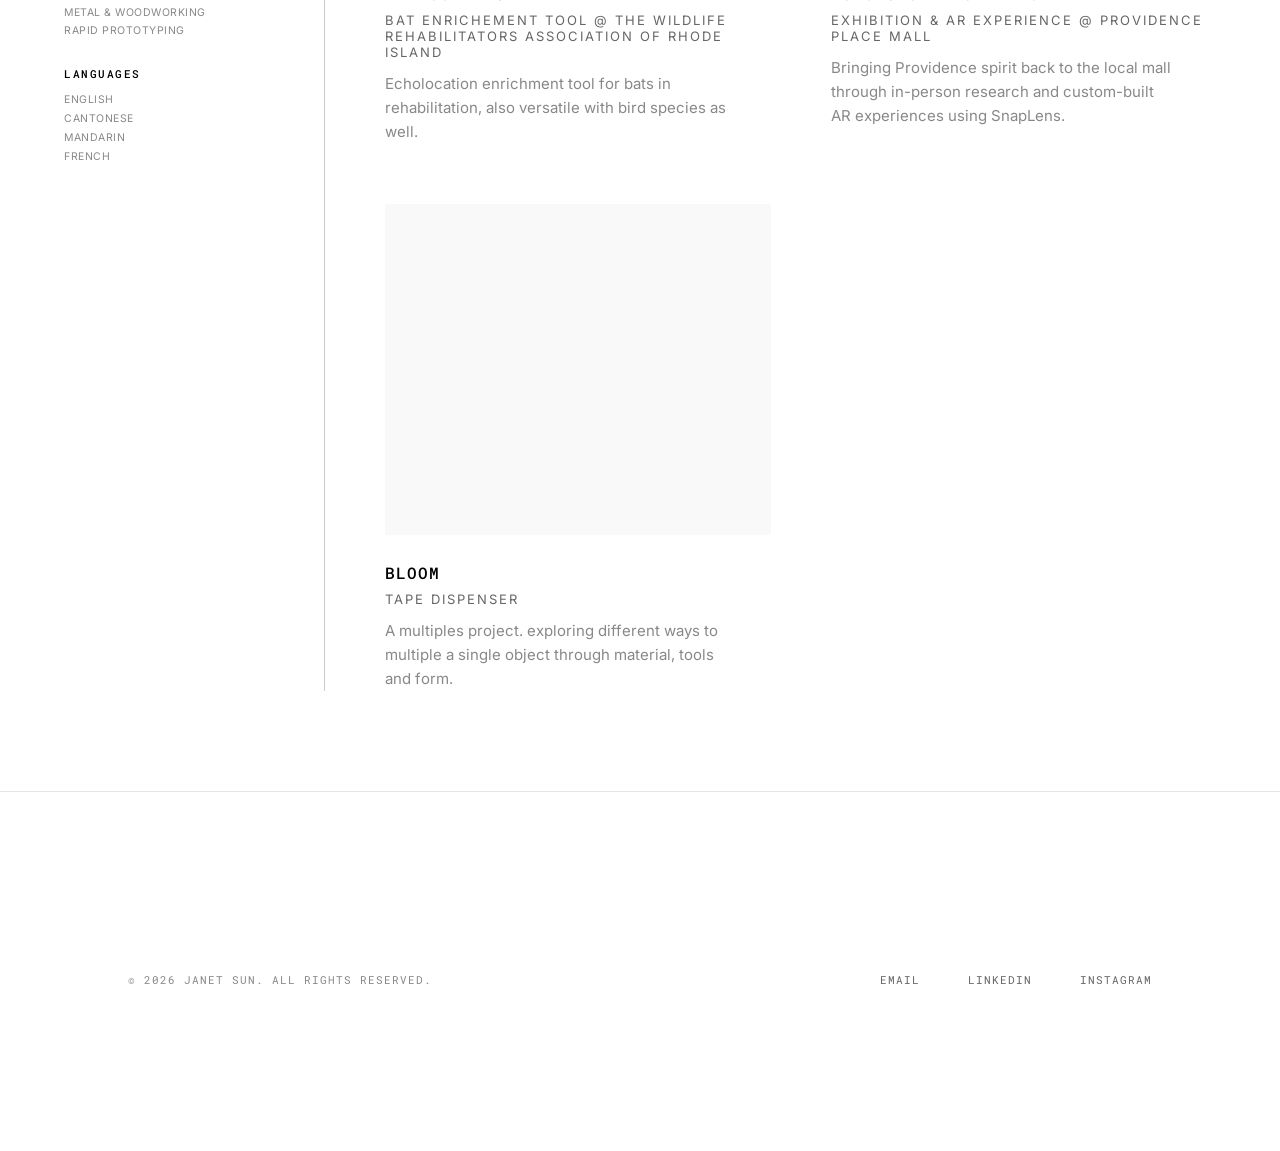
==== commit 695e4666: "tehe" ====
--- a/Index.html
+++ b/Index.html
@@ -7,12 +7,65 @@
 
 <link href="https://fonts.googleapis.com/css2?family=Inter:wght@400;500&family=Source+Serif+4:opsz@8..60&family=Roboto+Mono&display=swap" rel="stylesheet">
 <link rel="stylesheet" href="styles.css">
+<style>
+  .index-loading {
+    position: fixed;
+    inset: 0;
+    z-index: 99999;
+    background: #fff;
+    display: flex;
+    flex-direction: column;
+    align-items: center;
+    justify-content: center;
+    transition: opacity 0.5s ease, visibility 0.5s ease;
+  }
+  .index-loading.hidden {
+    opacity: 0;
+    visibility: hidden;
+    pointer-events: none;
+  }
+  .index-loading-spinner {
+    width: 40px;
+    height: 40px;
+    border: 3px solid #eee;
+    border-top-color: #333;
+    border-radius: 50%;
+    animation: index-loading-spin 0.9s linear infinite;
+  }
+  .index-loading-text {
+    font-family: 'Roboto Mono', monospace;
+    font-size: 12px;
+    text-transform: uppercase;
+    letter-spacing: 2px;
+    color: #888;
+    margin-top: 20px;
+  }
+  @keyframes index-loading-spin {
+    to { transform: rotate(360deg); }
+  }
+</style>
 </head>
 
 <body>
 
+<div id="index-loading" class="index-loading" aria-hidden="false">
+  <div class="index-loading-spinner"></div>
+  <p class="index-loading-text">tinkering, one second pls :) <span id="index-loading-dots" class="index-loading-dots"></span></p>
+</div>
+<script>
+(function() {
+  var el = document.getElementById('index-loading-dots');
+  if (!el) return;
+  var n = 0;
+  setInterval(function() {
+    n = (n + 1) % 4;
+    el.textContent = n === 0 ? '' : '.'.repeat(n);
+  }, 350);
+})();
+</script>
+
 <div class="nav">
-  <div onclick="window.location.href='Index.html'" style="cursor: pointer;">Janet Sun</div>
+  <div onclick="window.location.href='index.html'" style="cursor: pointer;">Janet Sun</div>
   <div class="nav-right">
     <span onclick="window.location.href='#work'" style="cursor: pointer;">Work</span>
     <span onclick="window.location.href='about.html'" style="cursor: pointer;">About</span>
@@ -25,8 +78,9 @@
   <p class="bg-paragraph"> Balb balhab kahb lahabkajbsjkasjaksajskajsasj  </p>
 
   <div class="hero">
-    <video autoplay muted playsinline class="hero-video">
+    <video autoplay muted playsinline preload="auto" class="hero-video">
       <source src="Comp 1.mp4" type="video/mp4">
+      Your browser does not support the video tag.
     </video>
     <div class="hero-name">JANET SUN</div>
   </div>
@@ -65,7 +119,7 @@
   <div class="gallery-container">
     <div class="section-header">
       <h1>Janet Sun</h1>
-      <p>Rhode Island School of Design<br>Industrial Design '27</p>
+      <p>Rhode Island School of Design<br> <b>Industrial Design '27</b> <i>(Computation, Technology & Culture Concentration)</i></b></p>
       
       <div class="skills-list">
         <div class="skills-group">
@@ -151,12 +205,13 @@
 
     <a href="headphone.html" class="gallery-item-link">
       <div class="gallery-item">
-        <video autoplay muted loop playsinline class="gallery-video" style="filter: brightness(1.2);">
+        <video autoplay muted loop playsinline preload="auto" class="gallery-video" style="filter: brightness(1.2);">
           <source src="photo/headphone/Sequence 01.mp4" type="video/mp4">
           Your browser does not support the video tag.
         </video>
         <h3>Mosaic Headphone</h3>
-        <h5>Exloration through 3D cad with SolidWorks and Keyshot </h5>
+        <h5>Solidworks Course @ RISD </h5>
+        <p> Exloration through 3D cad with SolidWorks and Keyshot </p>
       </div>
     </a>
 
@@ -171,7 +226,7 @@
 
     <a href="mall.html" class="gallery-item-link">
       <div class="gallery-item">
-        <video autoplay muted loop playsinline class="gallery-video" style="object-position: center 50%;">
+        <video autoplay muted loop playsinline preload="auto" class="gallery-video" style="object-position: center 50%;">
           <source src="photo/Mall pVD/IMG_2078.mp4" type="video/mp4">
           Your browser does not support the video tag.
         </video>
@@ -183,7 +238,10 @@
 
     <a href="bloom.html" class="gallery-item-link">
       <div class="gallery-item">
-        <img src="photo/Bloom/IMG_3651 (1).png" alt="Bloom">
+        <video id="bloom-cover-video" autoplay muted loop playsinline preload="auto" class="gallery-video" style="object-position: center 50%; opacity: 0.9;">
+          <source src="photo/Bloom/0219(2).mp4" type="video/mp4">
+          Your browser does not support the video tag.
+        </video>
         <h3>Bloom</h3>
         <h5>Tape Dispenser</h5>
         <p>A multiples project. exploring different ways to multiple a single object through material, tools and form.</p>
@@ -197,13 +255,13 @@
 </div>
 </div>
 
-<footer class="footer">
+<footer id="footer" class="footer">
   <div class="footer-content">
     <div class="footer-left">
       <p>&copy; 2026 Janet Sun. All rights reserved.</p>
     </div>
     <div class="footer-right">
-      <a href="mailto:hello@janetsun.com">Email</a>
+      <a href="mailto:janetsun05@gmail.com">Email</a>
       <a href="#">LinkedIn</a>
       <a href="#">Instagram</a>
     </div>
@@ -211,5 +269,13 @@
 </footer>
 
 <script src="main.js"></script>
+<script>
+  (function() {
+    var bloomVideo = document.getElementById('bloom-cover-video');
+    if (bloomVideo) {
+      bloomVideo.playbackRate = 0.4;
+    }
+  })();
+</script>
 </body>
 </html>
--- a/styles.css
+++ b/styles.css
@@ -33,21 +33,68 @@
 /* Top Nav */
 .nav {
   position: fixed;
-  top: 20px;
+  top: 0;
   left: 0;
   right: 0;
   z-index: 10000;
-  padding: 0 24px 12px 24px;
+  padding: 16px 24px;
   display: flex;
   justify-content: space-between;
   font-size: 12px;
-  letter-spacing: 0.08em;
-  text-transform: uppercase;
-  border-bottom: 1px solid rgba(255, 255, 255, 1);
-  color: #fff;
-  mix-blend-mode: difference;
+  letter-spacing: 0.1em;
+  text-transform: uppercase;
+  background: rgba(255, 255, 255, 0.05);
+  backdrop-filter: blur(10px);
+  -webkit-backdrop-filter: blur(10px);
+  border-top: 1px solid rgba(255, 255, 255, 0.8);
+  border-bottom: 1px solid #000;
+  box-shadow: inset 0 1px 0 rgba(255, 255, 255, 0.3);
+  color: #000;
   opacity: 0;
   transition: opacity 1s ease;
+}
+
+/* Problem Section Styles */
+.problem-section {
+  padding: 140px 10%;
+  background: #fff;
+  text-align: center;
+  position: relative;
+  z-index: 10;
+  min-height: 100vh;
+  display: flex;
+  flex-direction: column;
+  justify-content: center;
+}
+
+.problem-label {
+  font-family: 'Roboto Mono', monospace;
+  font-size: 14px;
+  text-transform: uppercase;
+  letter-spacing: 2px;
+  color: #666;
+  margin-bottom: 40px;
+  font-weight: 400;
+  display: block;
+}
+
+.problem-statement {
+  font-family: 'Source Serif 4', serif;
+  font-size: 2.4rem;
+  line-height: 1.4;
+  max-width: 1000px;
+  margin: 0 auto;
+  color: #222;
+  font-weight: 400;
+}
+
+@media (max-width: 768px) {
+  .problem-section {
+    padding: 80px 5%;
+  }
+  .problem-statement {
+    font-size: 1.8rem;
+  }
 }
 
 .nav-right span {
@@ -135,12 +182,17 @@
   pointer-events: none;
   z-index: 10001;
   transform: translate(-50%, -50%);
-  transition: transform 0.05s linear, width 0.2s ease, height 0.2s ease;
+  transition: left 0.15s ease-out, top 0.15s ease-out, width 0.2s ease, height 0.2s ease;
 }
 
 .cursor.grow {
   width: 65px;
   height: 65px;
+}
+
+/* No hand cursor - custom cursor only everywhere */
+a, button, [onclick], .nav > div, .nav span, .nav-right span, .timeline-item, .back-button, .ideation-trigger {
+  cursor: none !important;
 }
 
 /* Cards */
@@ -207,25 +259,25 @@
 
 /* Card placement */
 .card.orange {
-  top: 38%;
+  top: 52%;
   left: 34%;
   transform: rotate(-3deg);
 }
 
 .card.peach {
-  top: 48%;
+  top: 60%;
   left: 52%;
   transform: rotate(2deg);
 }
 
 .card.blue {
-  top: 60%;
+  top: 68%;
   left: 33%;
   transform: rotate(-8deg);
 }
 
 .card.green {
-  top: 43%;
+  top: 55%;
   left: 62%;
   transform: rotate(6deg);
 }
@@ -264,7 +316,7 @@
 
 .white-page-line {
   position: absolute;
-  bottom: 50px;
+  bottom: 48%;
   left: 0;
   right: 0;
   border-bottom: 1px solid #000;
@@ -407,6 +459,16 @@
   object-position: center 30%;
   background-color: transparent;
   transform: translateY(-2px); /* Shave off 2px from the top against the hidden overflow */
+  pointer-events: none;
+}
+.gallery-video::-webkit-media-controls {
+  display: none !important;
+}
+.gallery-video::-webkit-media-controls-enclosure {
+  display: none !important;
+}
+.gallery-video::-webkit-media-controls-panel {
+  display: none !important;
 }
 
 .gallery-item h3 {
@@ -438,11 +500,81 @@
   max-width: 90%;
 }
 
+/* Problem Section Styles */
+.problem-section {
+  padding: 140px 10%;
+  background: #fff;
+  text-align: center;
+  position: relative;
+  z-index: 10;
+}
+
+.problem-label {
+  font-family: 'Roboto Mono', monospace;
+  font-size: 14px;
+  text-transform: uppercase;
+  letter-spacing: 2px;
+  color: #666;
+  margin-bottom: 40px;
+  font-weight: 400;
+  display: block;
+}
+
+.problem-statement {
+  font-family: 'Source Serif 4', serif;
+  font-size: 2.4rem;
+  line-height: 1.4;
+  max-width: 1000px;
+  margin: 0 auto;
+  color: #222;
+  font-weight: 400;
+}
+
+@media (max-width: 768px) {
+  .problem-section {
+    padding: 80px 5%;
+  }
+  .problem-statement {
+    font-size: 1.8rem;
+  }
+}
+
+/* Marketing Section */
+.marketing-section {
+  width: 100%;
+  padding: 100px 10%;
+  background: #fff;
+  position: relative;
+  z-index: 10;
+  text-align: center;
+}
+
+.marketing-container {
+  width: 100%;
+  max-width: 800px;
+  margin: 0 auto;
+  border-radius: 8px;
+  overflow: hidden;
+  box-shadow: 0 40px 100px rgba(0,0,0,0.1);
+}
+
+.marketing-image {
+  width: 100%;
+  height: auto;
+  display: block;
+  transition: transform 1.2s cubic-bezier(0.23, 1, 0.32, 1);
+}
+
+.marketing-container:hover .marketing-image {
+  transform: scale(1.02);
+}
+
 /* Footer Section */
 .footer {
   background: #fff;
   color: #000;
-  padding: 80px 10%;
+  padding: 180px 10% 100px;
+  min-height: 40vh;
   border-top: 1px solid rgba(0, 0, 0, 0.1);
 }
 
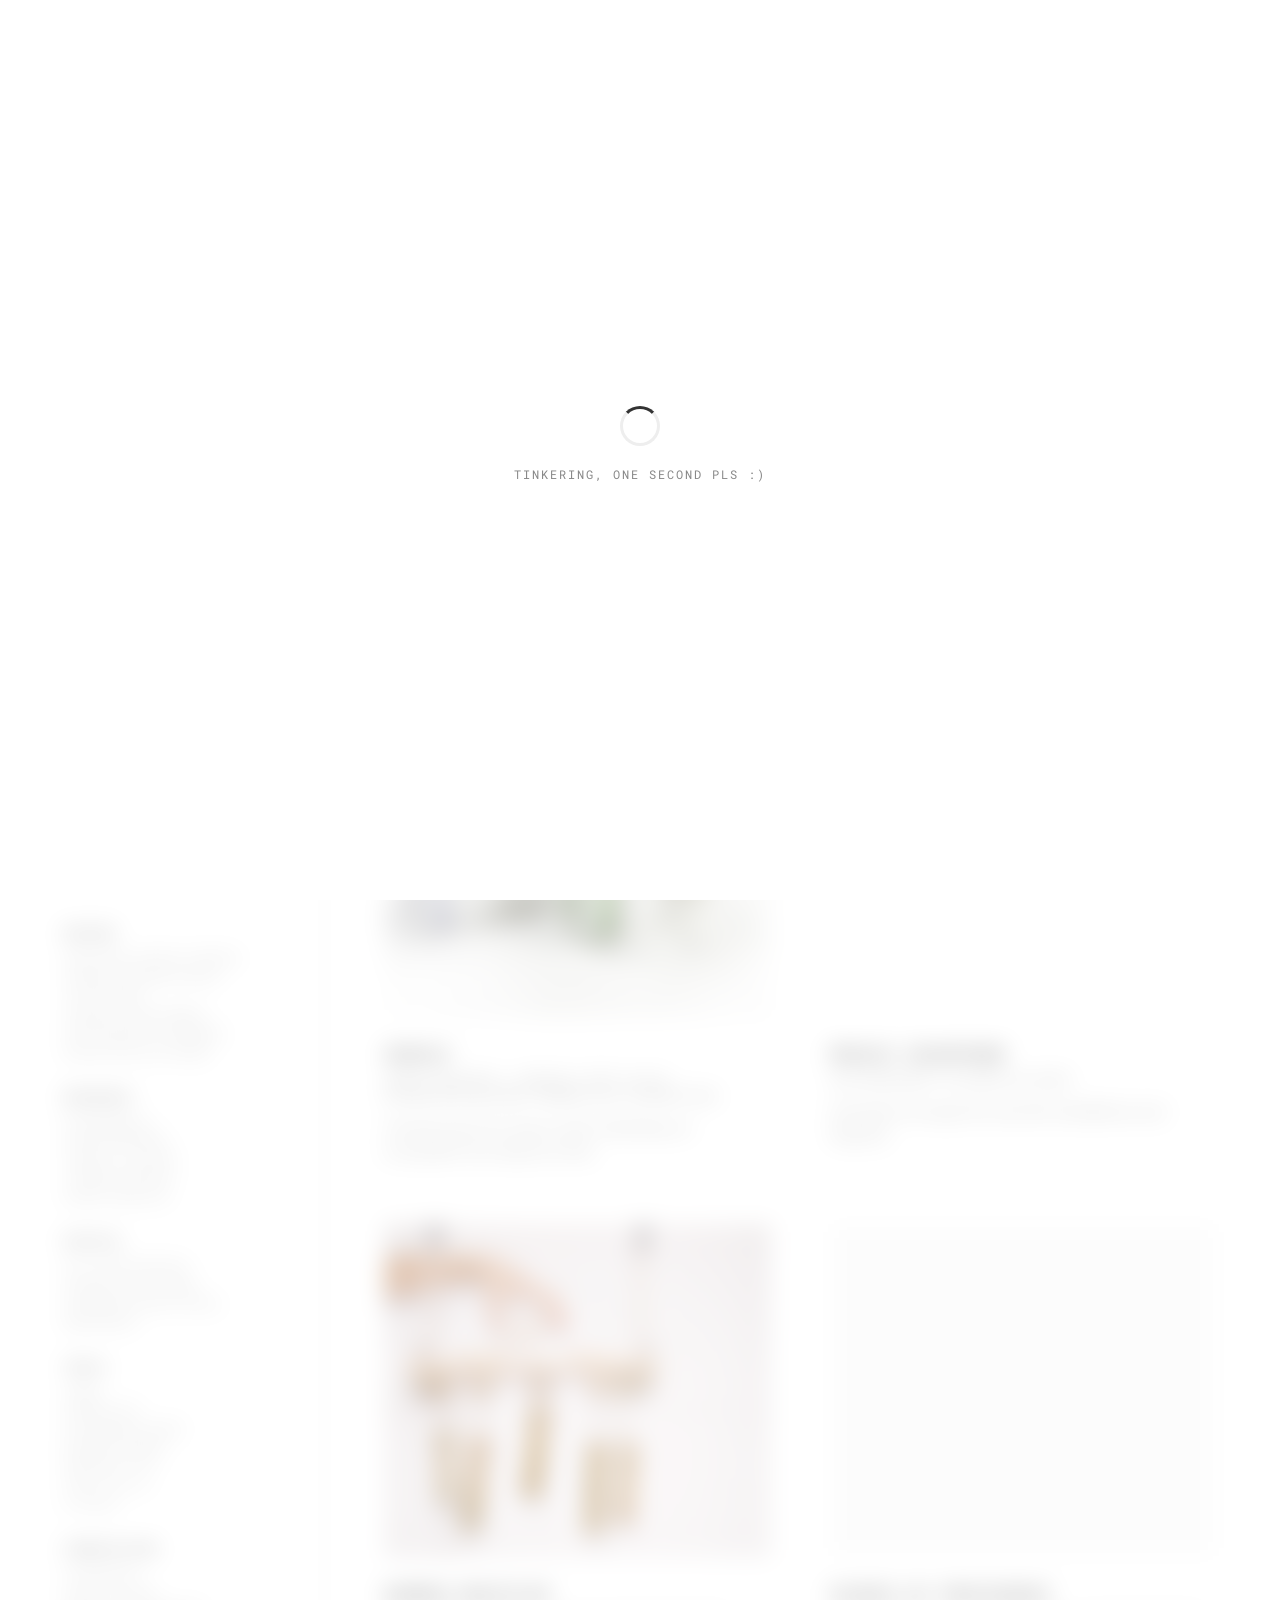
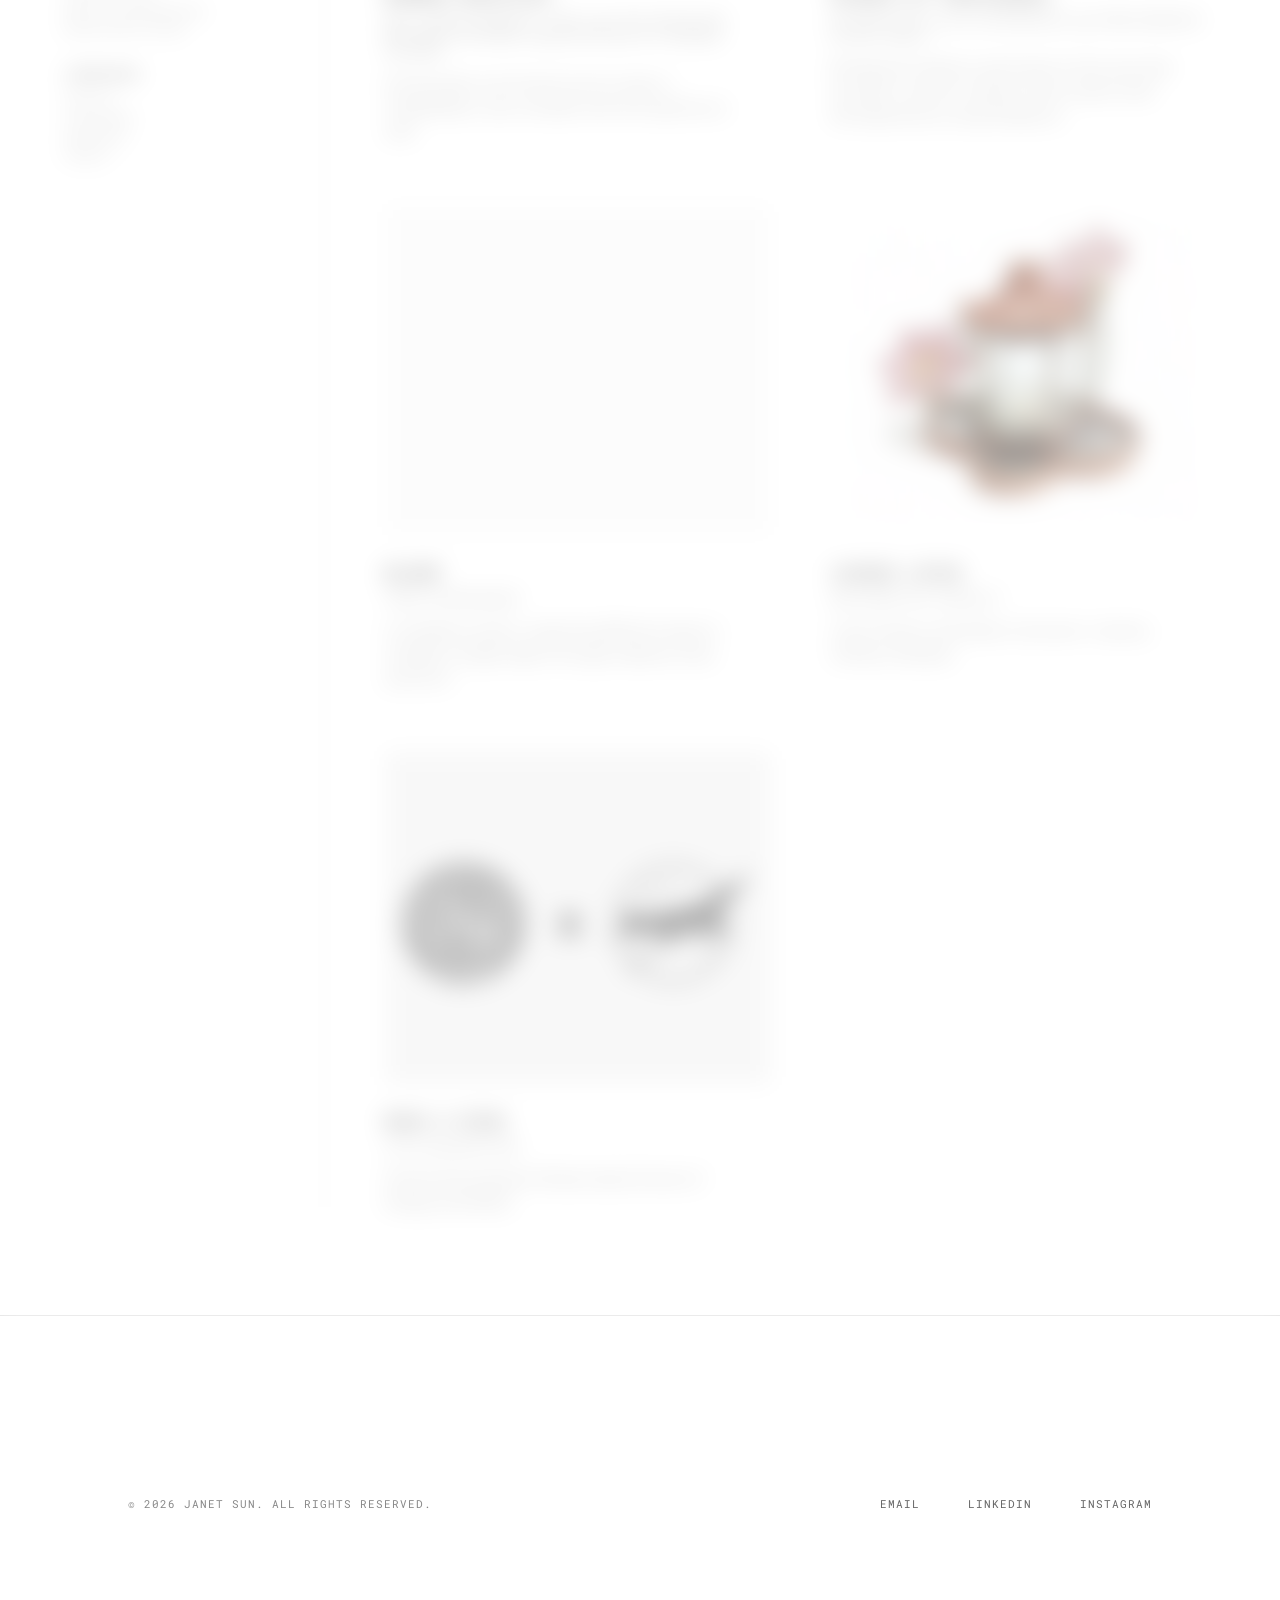
==== commit 4b498bf3: "push" ====
--- a/Index.html
+++ b/Index.html
@@ -43,6 +43,60 @@
   @keyframes index-loading-spin {
     to { transform: rotate(360deg); }
   }
+  /* Click me cursor on cards */
+  .cursor.click-me-bubble {
+    width: 0;
+    height: 0;
+    background: none;
+    backdrop-filter: none;
+    -webkit-backdrop-filter: none;
+  }
+  .cursor.click-me-bubble::after {
+    content: "click me";
+    position: absolute;
+    left: 50%;
+    top: 50%;
+    transform: translate(-50%, -50%);
+    white-space: nowrap;
+    font-family: 'Roboto Mono', monospace;
+    font-size: 11px;
+    font-weight: 600;
+    letter-spacing: 0.5px;
+    text-transform: uppercase;
+    color: #222;
+    background: rgba(255, 255, 255, 0.95);
+    padding: 8px 14px;
+    border-radius: 100px;
+    box-shadow: 0 4px 16px rgba(0, 0, 0, 0.12);
+    border: 1px solid rgba(0, 0, 0, 0.06);
+  }
+  /* Coming soon cursor on NASA x RISD */
+  .cursor.coming-soon-bubble {
+    width: 0;
+    height: 0;
+    background: none;
+    backdrop-filter: none;
+    -webkit-backdrop-filter: none;
+  }
+  .cursor.coming-soon-bubble::after {
+    content: "coming soon";
+    position: absolute;
+    left: 50%;
+    top: 50%;
+    transform: translate(-50%, -50%);
+    white-space: nowrap;
+    font-family: 'Roboto Mono', monospace;
+    font-size: 11px;
+    font-weight: 600;
+    letter-spacing: 0.5px;
+    text-transform: uppercase;
+    color: #222;
+    background: rgba(255, 255, 255, 0.95);
+    padding: 8px 14px;
+    border-radius: 100px;
+    box-shadow: 0 4px 16px rgba(0, 0, 0, 0.12);
+    border: 1px solid rgba(0, 0, 0, 0.06);
+  }
 </style>
 </head>
 
@@ -115,7 +169,7 @@
   <div class="white-page-line"></div>
 </div>
 
-<div class="gallery-section" id="work">
+<div class="gallery-section gallery-section-blurred" id="work">
   <div class="gallery-container">
     <div class="section-header">
       <h1>Janet Sun</h1>
@@ -248,7 +302,23 @@
       </div>
     </a>
 
-
+    <a href="locked-lotus.html" class="gallery-item-link">
+      <div class="gallery-item">
+        <img src="photo/LockedLotus/Untitled_White_Background_Edit_2026-02-21_15-52.png" alt="Locked Lotus">
+        <h3>Locked Lotus</h3>
+        <h5>Decorative object</h5>
+        <p>Lotus flowers and lantern structure—serene, refined, artisanal.</p>
+      </div>
+    </a>
+
+    <a href="#work" class="gallery-item-link gallery-item-link-nasa">
+      <div class="gallery-item">
+        <img src="photo/nasa/nasa%20x%20risd-01.png" alt="NASA x RISD" style="filter: grayscale(100%) invert(1);">
+        <h3>NASA x RISD</h3>
+        <h5>Collaboration</h5>
+        <p>Partnership between Rhode Island School of Design and NASA.</p>
+      </div>
+    </a>
 
     
   </div>
@@ -276,6 +346,24 @@
       bloomVideo.playbackRate = 0.4;
     }
   })();
+  (function() {
+    var cursor = document.querySelector('.cursor');
+    var cards = document.querySelectorAll('.card');
+    if (!cursor || !cards.length) return;
+    cards.forEach(function(card) {
+      card.addEventListener('mouseenter', function() {
+        if (document.body.classList.contains('content-revealed')) cursor.classList.add('click-me-bubble');
+      });
+      card.addEventListener('mouseleave', function() { cursor.classList.remove('click-me-bubble'); });
+    });
+  })();
+  (function() {
+    var cursor = document.querySelector('.cursor');
+    var nasaLink = document.querySelector('.gallery-item-link-nasa');
+    if (!cursor || !nasaLink) return;
+    nasaLink.addEventListener('mouseenter', function() { cursor.classList.add('coming-soon-bubble'); });
+    nasaLink.addEventListener('mouseleave', function() { cursor.classList.remove('coming-soon-bubble'); });
+  })();
 </script>
 </body>
 </html>
--- a/styles.css
+++ b/styles.css
@@ -259,25 +259,25 @@
 
 /* Card placement */
 .card.orange {
-  top: 52%;
+  top: 38%;
   left: 34%;
   transform: rotate(-3deg);
 }
 
 .card.peach {
-  top: 60%;
+  top: 48%;
   left: 52%;
   transform: rotate(2deg);
 }
 
 .card.blue {
-  top: 68%;
+  top: 60%;
   left: 33%;
   transform: rotate(-8deg);
 }
 
 .card.green {
-  top: 55%;
+  top: 43%;
   left: 62%;
   transform: rotate(6deg);
 }
@@ -316,7 +316,7 @@
 
 .white-page-line {
   position: absolute;
-  bottom: 48%;
+  bottom: 50px;
   left: 0;
   right: 0;
   border-bottom: 1px solid #000;
@@ -340,6 +340,11 @@
   padding: 100px 5%;
   background: #fff;
   min-height: 100vh;
+  transition: filter 1.2s ease, opacity 1.2s ease;
+}
+.gallery-section.gallery-section-blurred {
+  filter: blur(12px);
+  opacity: 0.5;
 }
 
 .gallery-container {
